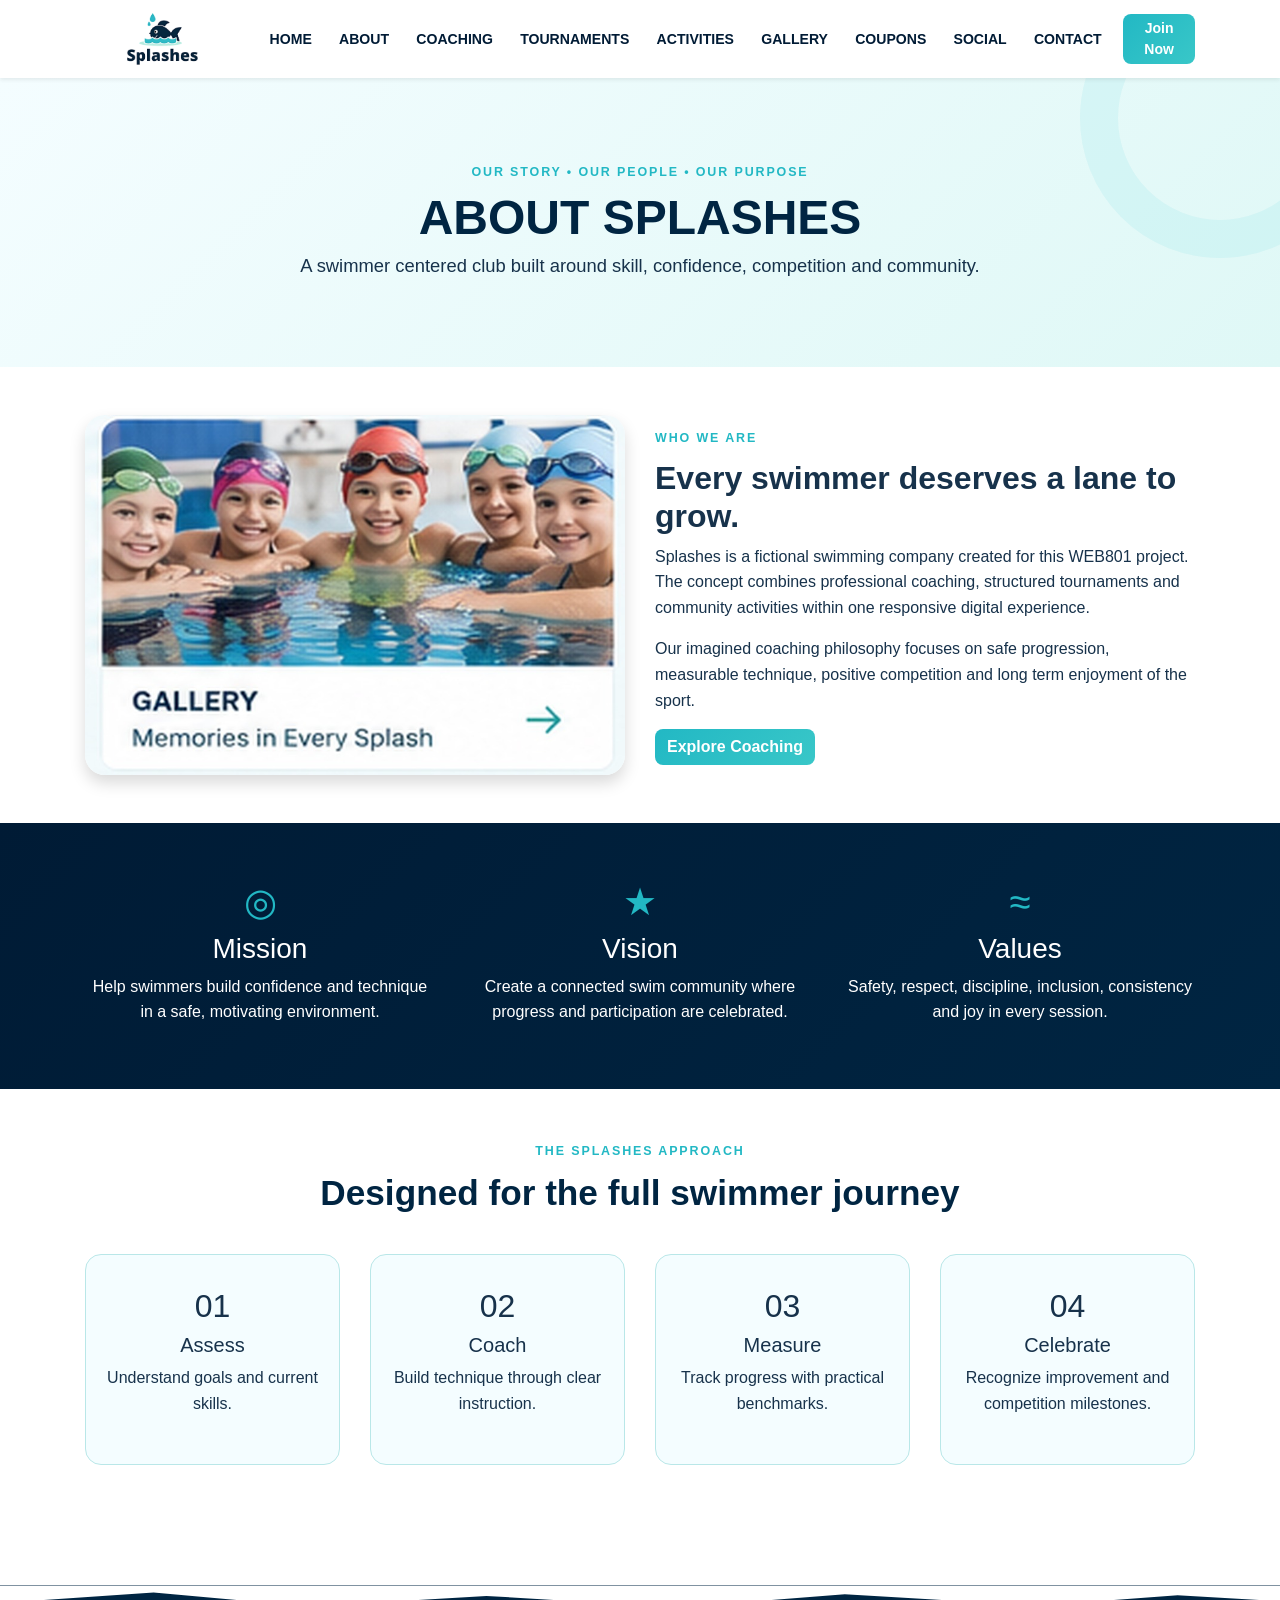
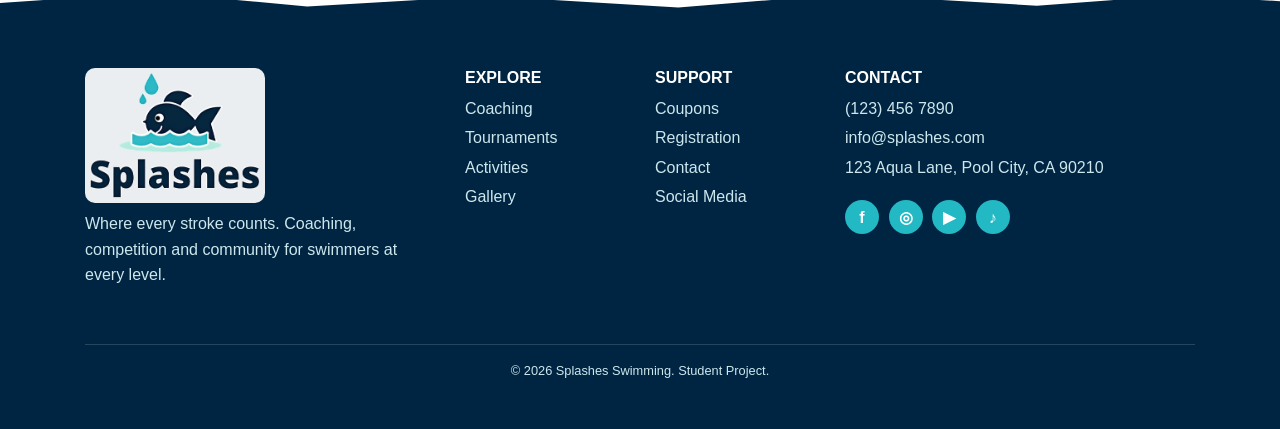
==== about.html @ 60a883b9 "finished the splashes basic structure" ====
<!DOCTYPE html><html lang="en"><head><meta charset="UTF-8"><meta name="viewport" content="width=device-width, initial-scale=1.0"><meta name="description" content="Splashes swimming coaching and tournament website"><link rel="icon" href="images/favicon.png"><link rel="stylesheet" href="https://maxcdn.bootstrapcdn.com/bootstrap/4.5.2/css/bootstrap.min.css"><link rel="stylesheet" href="css/styles.css"><title>Splashes | About</title></head><body>
<nav class="navbar navbar-expand-lg navbar-light bg-white sticky-top shadow-sm">
  <div class="container">
    <a class="navbar-brand" href="index.html"><img src="images/splashes-logo.png" alt="Splashes Swimming logo"></a>
    <button class="navbar-toggler" type="button" data-toggle="collapse" data-target="#mainNav" aria-controls="mainNav" aria-expanded="false" aria-label="Toggle navigation"><span class="navbar-toggler-icon"></span></button>
    <div class="collapse navbar-collapse" id="mainNav">
      <ul class="navbar-nav ml-auto align-items-lg-center">
        <li class="nav-item"><a class="nav-link" href="index.html">Home</a></li>
        <li class="nav-item"><a class="nav-link" href="about.html">About</a></li>
        <li class="nav-item"><a class="nav-link" href="coaching.html">Coaching</a></li>
        <li class="nav-item"><a class="nav-link" href="tournaments.html">Tournaments</a></li>
        <li class="nav-item"><a class="nav-link" href="activities.html">Activities</a></li>
        <li class="nav-item"><a class="nav-link" href="gallery.html">Gallery</a></li>
        <li class="nav-item"><a class="nav-link" href="coupons.html">Coupons</a></li>
        <li class="nav-item"><a class="nav-link" href="social.html">Social</a></li>
        <li class="nav-item"><a class="nav-link" href="contact.html">Contact</a></li>
        <li class="nav-item ml-lg-2"><a class="btn btn-aqua btn-sm px-3" href="register.html">Join Now</a></li>
      </ul>
    </div>
  </div>
</nav><section class="page-hero"><div class="container"><span class="eyebrow">OUR STORY • OUR PEOPLE • OUR PURPOSE</span><h1>About Splashes</h1><p>A swimmer centered club built around skill, confidence, competition and community.</p></div></section><section class="container py-5"><div class="row align-items-center"><div class="col-lg-6"><img src="images/team-smiles.jpg" class="img-fluid rounded-xl shadow" alt="Splashes swim team"></div><div class="col-lg-6 mt-4 mt-lg-0"><span class="eyebrow">WHO WE ARE</span><h2 class="font-weight-bold">Every swimmer deserves a lane to grow.</h2><p>Splashes is a fictional swimming company created for this WEB801 project. The concept combines professional coaching, structured tournaments and community activities within one responsive digital experience.</p><p>Our imagined coaching philosophy focuses on safe progression, measurable technique, positive competition and long term enjoyment of the sport.</p><a href="coaching.html" class="btn btn-aqua">Explore Coaching</a></div></div></section><section class="navy-band py-5"><div class="container text-white"><div class="row text-center"><div class="col-md-4 mb-4 mb-md-0"><div class="big-icon">◎</div><h3>Mission</h3><p>Help swimmers build confidence and technique in a safe, motivating environment.</p></div><div class="col-md-4 mb-4 mb-md-0"><div class="big-icon">★</div><h3>Vision</h3><p>Create a connected swim community where progress and participation are celebrated.</p></div><div class="col-md-4"><div class="big-icon">≈</div><h3>Values</h3><p>Safety, respect, discipline, inclusion, consistency and joy in every session.</p></div></div></div></section><section class="container py-5"><div class="section-heading text-center"><span class="eyebrow">THE SPLASHES APPROACH</span><h2>Designed for the full swimmer journey</h2></div><div class="row"><div class="col-md-3 col-6 mb-4"><div class="social-card text-center"><h2>01</h2><h5>Assess</h5><p>Understand goals and current skills.</p></div></div><div class="col-md-3 col-6 mb-4"><div class="social-card text-center"><h2>02</h2><h5>Coach</h5><p>Build technique through clear instruction.</p></div></div><div class="col-md-3 col-6 mb-4"><div class="social-card text-center"><h2>03</h2><h5>Measure</h5><p>Track progress with practical benchmarks.</p></div></div><div class="col-md-3 col-6 mb-4"><div class="social-card text-center"><h2>04</h2><h5>Celebrate</h5><p>Recognize improvement and competition milestones.</p></div></div></div></section><footer class="site-footer mt-5">
  <div class="wave-top"></div>
  <div class="container py-5">
    <div class="row">
      <div class="col-md-4 mb-4"><img class="footer-logo" src="images/splashes-logo.png" alt="Splashes"><p class="mt-2">Where every stroke counts. Coaching, competition and community for swimmers at every level.</p></div>
      <div class="col-6 col-md-2"><h6>Explore</h6><a href="coaching.html">Coaching</a><a href="tournaments.html">Tournaments</a><a href="activities.html">Activities</a><a href="gallery.html">Gallery</a></div>
      <div class="col-6 col-md-2"><h6>Support</h6><a href="coupons.html">Coupons</a><a href="register.html">Registration</a><a href="contact.html">Contact</a><a href="social.html">Social Media</a></div>
      <div class="col-md-4 mt-4 mt-md-0"><h6>Contact</h6><p class="mb-1">(123) 456 7890</p><p class="mb-1">info@splashes.com</p><p>123 Aqua Lane, Pool City, CA 90210</p><div class="social-dots"><a href="#" aria-label="Facebook">f</a><a href="#" aria-label="Instagram">◎</a><a href="#" aria-label="YouTube">▶</a><a href="#" aria-label="TikTok">♪</a></div></div>
    </div>
    <hr><p class="small mb-0 text-center">© 2026 Splashes Swimming. Student Project.</p>
  </div>
</footer><script src="https://ajax.googleapis.com/ajax/libs/jquery/3.5.1/jquery.min.js"></script><script src="https://cdnjs.cloudflare.com/ajax/libs/popper.js/1.16.0/umd/popper.min.js"></script><script src="https://maxcdn.bootstrapcdn.com/bootstrap/4.5.2/js/bootstrap.min.js"></script><script src="js/script.js"></script></body></html>
---- css/styles.css ----
:root{--navy:#002542;--deep:#001b35;--aqua:#22b8c4;--teal:#39c7c8;--mint:#dff8f6;--ice:#f4fdff;--line:#b9e7e8;--white:#fff;--text:#17324b}
*{box-sizing:border-box}html{scroll-behavior:smooth}body{font-family:Arial,"Helvetica Neue",sans-serif;color:var(--text);background:#fff;line-height:1.6}a{color:var(--navy)}.navbar-brand img{width:155px;height:52px;object-fit:contain}.navbar{min-height:76px}.navbar .nav-link{font-weight:700;font-size:.88rem;text-transform:uppercase;color:var(--deep)!important;margin:.2rem .35rem}.navbar .nav-link:hover{color:var(--aqua)!important}.btn-aqua{background:linear-gradient(135deg,var(--aqua),var(--teal));border:0;color:#fff;font-weight:700;border-radius:8px}.btn-aqua:hover{color:#fff;transform:translateY(-1px);box-shadow:0 6px 16px rgba(34,184,196,.25)}.btn-outline-navy{border:2px solid var(--navy);color:var(--navy);font-weight:700;border-radius:8px}.btn-outline-navy:hover{background:var(--navy);color:#fff}.hero-home{min-height:570px;background:linear-gradient(90deg,rgba(244,253,255,.98) 0%,rgba(244,253,255,.93) 42%,rgba(244,253,255,.12) 68%),url('../images/hero-swimmers.jpg') center right/cover no-repeat;position:relative}.hero-home:after{content:"";position:absolute;left:0;right:0;bottom:-1px;height:56px;background:var(--mint);clip-path:polygon(0 48%,9% 72%,23% 35%,34% 66%,47% 45%,60% 75%,73% 38%,88% 65%,100% 42%,100% 100%,0 100%)}.min-vh-70{min-height:540px}.hero-copy{z-index:2}.eyebrow{font-size:.78rem;letter-spacing:.15em;font-weight:800;color:var(--aqua);display:inline-block;margin-bottom:.6rem}.hero-copy h1,.page-hero h1{font-size:3.6rem;font-weight:900;line-height:1.05;color:var(--navy);text-transform:uppercase}.hero-copy h1 span{color:var(--aqua)}.hero-copy .lead{max-width:560px}.feature-strip{background:var(--mint);padding:2.1rem 0 1.5rem}.feature-icon{font-size:2rem;color:var(--aqua);font-weight:900}.feature-strip h6{font-weight:800;text-transform:uppercase;margin:.4rem 0 .15rem}.feature-strip p{font-size:.85rem}.section-heading{max-width:760px;margin:0 auto 2.5rem}.section-heading h2{font-weight:900;color:var(--navy);font-size:2.2rem}.image-card,.program-card,.event-card,.activity-card,.post-card{display:block;background:#fff;border-radius:14px;overflow:hidden;box-shadow:0 7px 25px rgba(0,37,66,.1);height:100%;text-decoration:none!important;transition:.25s}.image-card:hover,.program-card:hover,.event-card:hover,.activity-card:hover,.post-card:hover{transform:translateY(-5px);box-shadow:0 14px 30px rgba(0,37,66,.16)}.image-card img,.program-card img,.event-card img,.activity-card img,.post-card img{width:100%;height:220px;object-fit:cover}.image-card>div{padding:1.15rem}.image-card h4{font-size:1.1rem;font-weight:800;text-transform:uppercase;margin:0;color:var(--navy)}.image-card p{margin:0;color:#52697b}.coupon-banner{background:linear-gradient(135deg,#49c9cd,#1da7b5);color:#fff;padding:2.2rem 0}.coupon-badge{display:inline-block;background:#fff;color:var(--aqua);font-size:1.7rem;font-weight:900;padding:.5rem 1rem;border-radius:10px;margin-bottom:.6rem}.coupon-banner h3{font-weight:900}.rounded-xl{border-radius:20px}.progress{height:25px;border-radius:20px;background:#dff3f4}.progress-bar{background:linear-gradient(90deg,var(--aqua),var(--navy));font-weight:700}.page-hero{background:linear-gradient(135deg,var(--ice),var(--mint));padding:5rem 0 4.4rem;text-align:center;position:relative;overflow:hidden}.page-hero:after{content:"";position:absolute;width:280px;height:280px;border:38px solid rgba(34,184,196,.08);border-radius:50%;right:-80px;top:-100px}.page-hero h1{font-size:3rem}.page-hero p{font-size:1.15rem}.pill{display:inline-block;background:var(--mint);color:var(--navy);padding:.3rem .65rem;border-radius:30px;font-weight:800;font-size:.75rem}.program-card h3,.event-card h3{font-weight:850;color:var(--navy);margin-top:.65rem}.program-card ul{padding-left:1.1rem}.navy-band{background:linear-gradient(135deg,var(--deep),var(--navy))}.big-icon{font-size:2.4rem;color:var(--aqua)}.schedule-box,.form-card,.contact-panel{background:#fff;border:1px solid #d8eff0;border-radius:18px;padding:2rem;box-shadow:0 8px 28px rgba(0,37,66,.08)}.table thead th{background:var(--navy);color:#fff;border:0}.gallery-grid{display:grid;grid-template-columns:repeat(4,1fr);gap:15px}.gallery-item{border:0;padding:0;background:transparent;border-radius:12px;overflow:hidden;cursor:pointer}.gallery-item:nth-child(1),.gallery-item:nth-child(7){grid-column:span 2;grid-row:span 2}.gallery-item img{width:100%;height:220px;object-fit:cover;transition:.3s}.gallery-item:nth-child(1) img,.gallery-item:nth-child(7) img{height:455px}.gallery-item:hover img{transform:scale(1.05);filter:brightness(.9)}.social-card{background:var(--ice);border:1px solid var(--line);padding:2rem 1rem;border-radius:16px;height:100%}.social-circle{width:74px;height:74px;border-radius:50%;background:var(--navy);color:#fff;display:flex;align-items:center;justify-content:center;margin:0 auto 1rem;font-size:2rem;font-weight:900}.coupon-card{border:2px dashed var(--aqua);background:linear-gradient(135deg,#f9ffff,#ddf8f6);padding:2rem;border-radius:16px;display:flex;align-items:center;justify-content:space-between;gap:1rem;height:100%}.coupon-value{font-size:2rem;color:var(--navy);font-weight:900}.coupon-card code{background:#fff;padding:.35rem .6rem;border-radius:6px;color:var(--navy);font-size:1rem}.fake-map{height:170px;margin-top:1rem;border-radius:14px;background:repeating-linear-gradient(35deg,#e7f5f5,#e7f5f5 18px,#d7eeee 18px,#d7eeee 36px);display:flex;align-items:center;justify-content:center;flex-direction:column;font-weight:900;color:#6b8c95;position:relative}.fake-map span{background:var(--navy);color:#fff;padding:.4rem .8rem;border-radius:20px;margin-top:.5rem}.form-control{border-radius:9px;border:1px solid #b9dfe3;min-height:46px}.form-control:focus{border-color:var(--aqua);box-shadow:0 0 0 .2rem rgba(34,184,196,.15)}.site-footer{background:var(--navy);color:#cde7ec;position:relative}.wave-top{height:35px;background:#fff;clip-path:polygon(0 50%,12% 20%,24% 60%,38% 30%,53% 63%,66% 25%,81% 58%,92% 28%,100% 45%,100% 0,0 0)}.footer-logo{width:180px;background:rgba(255,255,255,.92);border-radius:10px;padding:5px}.site-footer h6{color:#fff;text-transform:uppercase;font-weight:800}.site-footer a{display:block;color:#cde7ec;margin:.25rem 0}.site-footer a:hover{color:#fff}.social-dots{display:flex;gap:.6rem}.social-dots a{width:34px;height:34px;background:var(--aqua);color:#fff!important;border-radius:50%;display:flex;align-items:center;justify-content:center;font-weight:900}.site-footer hr{border-color:rgba(255,255,255,.15)}
@media (max-width:991.98px){.navbar .nav-link{margin:.25rem 0}.hero-home{background:linear-gradient(rgba(244,253,255,.92),rgba(244,253,255,.9)),url('../images/hero-swimmers.jpg') center/cover}.hero-copy h1{font-size:3rem}.gallery-grid{grid-template-columns:repeat(2,1fr)}}
@media (max-width:575.98px){.hero-copy h1,.page-hero h1{font-size:2.25rem}.hero-home,.min-vh-70{min-height:500px}.hero-copy .btn{display:block;width:100%;margin:.5rem 0}.gallery-grid{grid-template-columns:1fr}.gallery-item,.gallery-item:nth-child(1),.gallery-item:nth-child(7){grid-column:auto;grid-row:auto}.gallery-item img,.gallery-item:nth-child(1) img,.gallery-item:nth-child(7) img{height:260px}.coupon-card{flex-direction:column;align-items:flex-start}.feature-strip .col-6{margin-bottom:1rem}.page-hero{padding:3.5rem 0}.section-heading h2{font-size:1.8rem}}
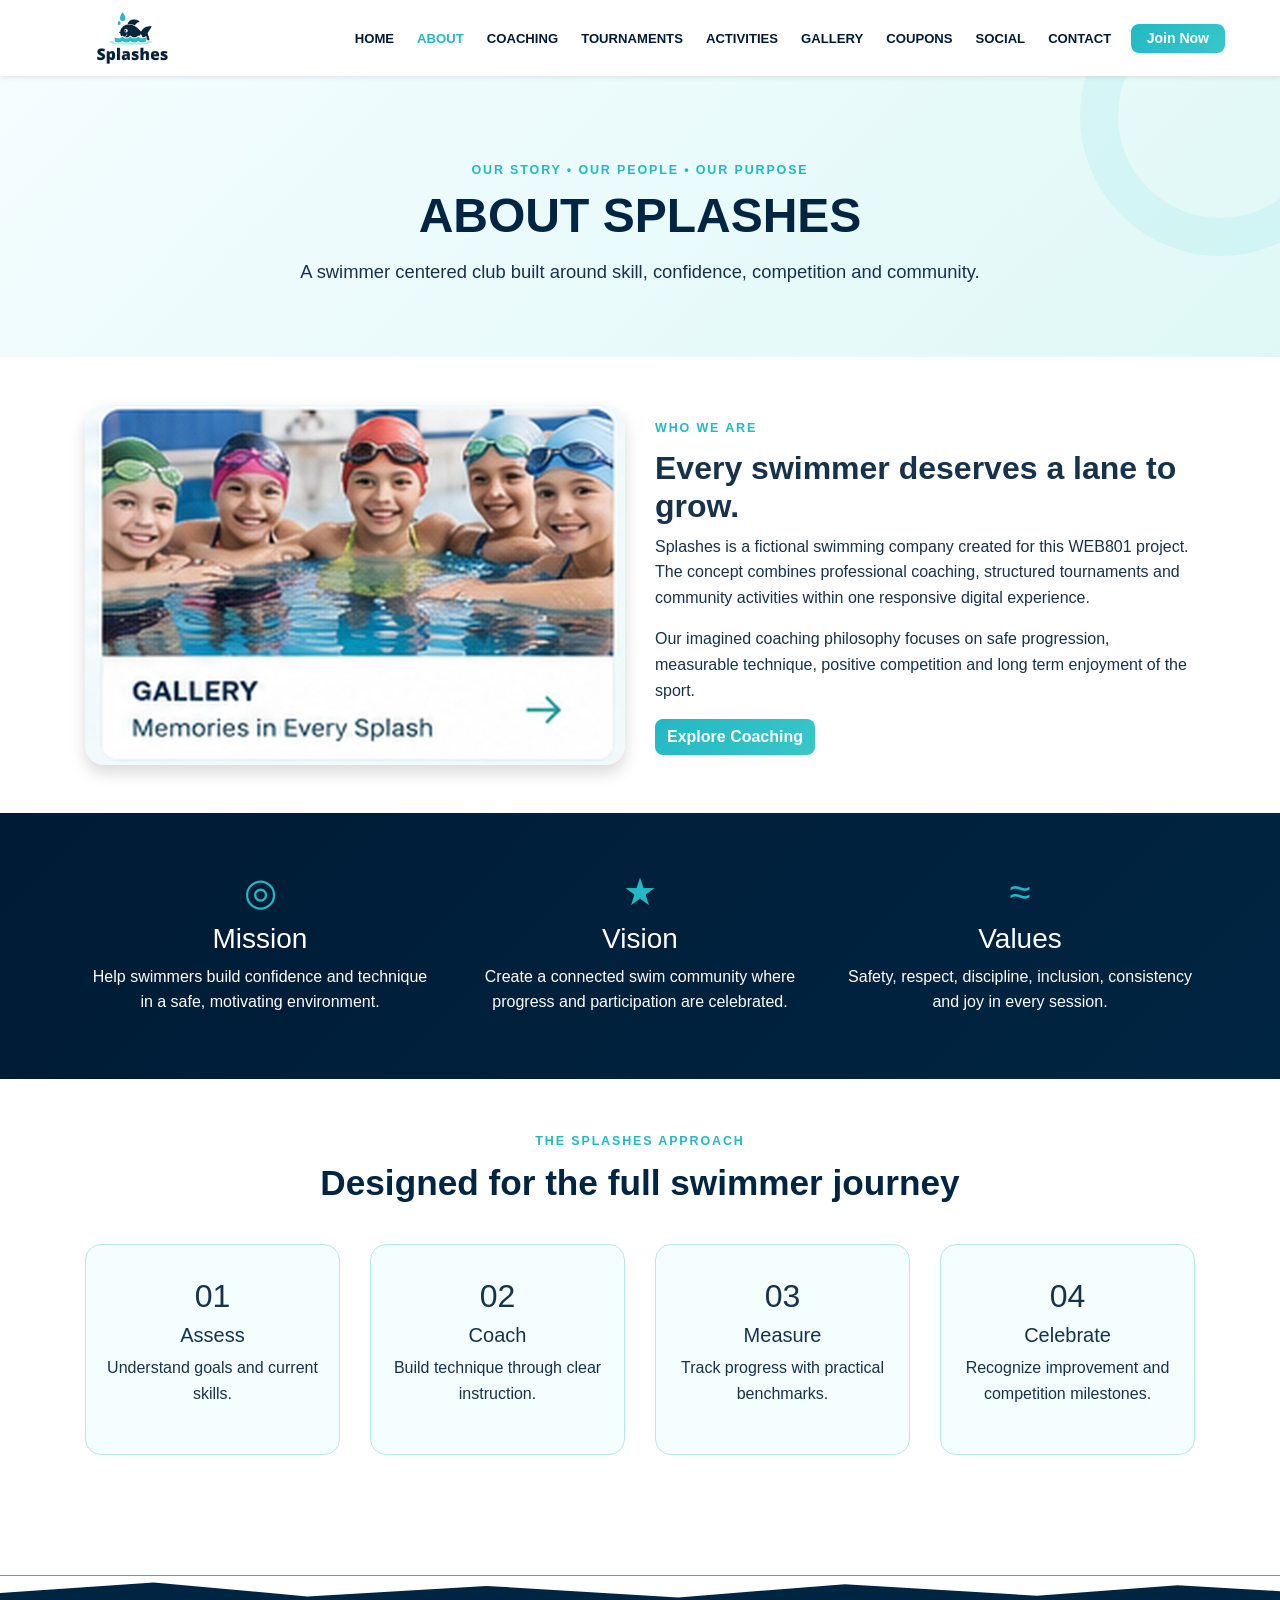
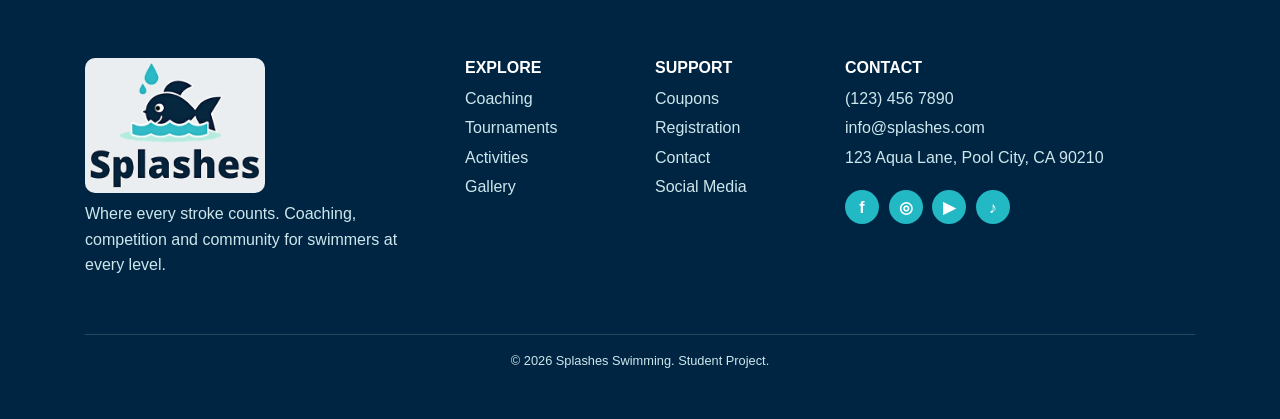
==== commit 86035b43: "finished project 1" ====
--- a/about.html
+++ b/about.html
@@ -1,32 +1,618 @@
-<!DOCTYPE html><html lang="en"><head><meta charset="UTF-8"><meta name="viewport" content="width=device-width, initial-scale=1.0"><meta name="description" content="Splashes swimming coaching and tournament website"><link rel="icon" href="images/favicon.png"><link rel="stylesheet" href="https://maxcdn.bootstrapcdn.com/bootstrap/4.5.2/css/bootstrap.min.css"><link rel="stylesheet" href="css/styles.css"><title>Splashes | About</title></head><body>
-<nav class="navbar navbar-expand-lg navbar-light bg-white sticky-top shadow-sm">
-  <div class="container">
-    <a class="navbar-brand" href="index.html"><img src="images/splashes-logo.png" alt="Splashes Swimming logo"></a>
-    <button class="navbar-toggler" type="button" data-toggle="collapse" data-target="#mainNav" aria-controls="mainNav" aria-expanded="false" aria-label="Toggle navigation"><span class="navbar-toggler-icon"></span></button>
-    <div class="collapse navbar-collapse" id="mainNav">
-      <ul class="navbar-nav ml-auto align-items-lg-center">
-        <li class="nav-item"><a class="nav-link" href="index.html">Home</a></li>
-        <li class="nav-item"><a class="nav-link" href="about.html">About</a></li>
-        <li class="nav-item"><a class="nav-link" href="coaching.html">Coaching</a></li>
-        <li class="nav-item"><a class="nav-link" href="tournaments.html">Tournaments</a></li>
-        <li class="nav-item"><a class="nav-link" href="activities.html">Activities</a></li>
-        <li class="nav-item"><a class="nav-link" href="gallery.html">Gallery</a></li>
-        <li class="nav-item"><a class="nav-link" href="coupons.html">Coupons</a></li>
-        <li class="nav-item"><a class="nav-link" href="social.html">Social</a></li>
-        <li class="nav-item"><a class="nav-link" href="contact.html">Contact</a></li>
-        <li class="nav-item ml-lg-2"><a class="btn btn-aqua btn-sm px-3" href="register.html">Join Now</a></li>
-      </ul>
-    </div>
-  </div>
-</nav><section class="page-hero"><div class="container"><span class="eyebrow">OUR STORY • OUR PEOPLE • OUR PURPOSE</span><h1>About Splashes</h1><p>A swimmer centered club built around skill, confidence, competition and community.</p></div></section><section class="container py-5"><div class="row align-items-center"><div class="col-lg-6"><img src="images/team-smiles.jpg" class="img-fluid rounded-xl shadow" alt="Splashes swim team"></div><div class="col-lg-6 mt-4 mt-lg-0"><span class="eyebrow">WHO WE ARE</span><h2 class="font-weight-bold">Every swimmer deserves a lane to grow.</h2><p>Splashes is a fictional swimming company created for this WEB801 project. The concept combines professional coaching, structured tournaments and community activities within one responsive digital experience.</p><p>Our imagined coaching philosophy focuses on safe progression, measurable technique, positive competition and long term enjoyment of the sport.</p><a href="coaching.html" class="btn btn-aqua">Explore Coaching</a></div></div></section><section class="navy-band py-5"><div class="container text-white"><div class="row text-center"><div class="col-md-4 mb-4 mb-md-0"><div class="big-icon">◎</div><h3>Mission</h3><p>Help swimmers build confidence and technique in a safe, motivating environment.</p></div><div class="col-md-4 mb-4 mb-md-0"><div class="big-icon">★</div><h3>Vision</h3><p>Create a connected swim community where progress and participation are celebrated.</p></div><div class="col-md-4"><div class="big-icon">≈</div><h3>Values</h3><p>Safety, respect, discipline, inclusion, consistency and joy in every session.</p></div></div></div></section><section class="container py-5"><div class="section-heading text-center"><span class="eyebrow">THE SPLASHES APPROACH</span><h2>Designed for the full swimmer journey</h2></div><div class="row"><div class="col-md-3 col-6 mb-4"><div class="social-card text-center"><h2>01</h2><h5>Assess</h5><p>Understand goals and current skills.</p></div></div><div class="col-md-3 col-6 mb-4"><div class="social-card text-center"><h2>02</h2><h5>Coach</h5><p>Build technique through clear instruction.</p></div></div><div class="col-md-3 col-6 mb-4"><div class="social-card text-center"><h2>03</h2><h5>Measure</h5><p>Track progress with practical benchmarks.</p></div></div><div class="col-md-3 col-6 mb-4"><div class="social-card text-center"><h2>04</h2><h5>Celebrate</h5><p>Recognize improvement and competition milestones.</p></div></div></div></section><footer class="site-footer mt-5">
-  <div class="wave-top"></div>
-  <div class="container py-5">
-    <div class="row">
-      <div class="col-md-4 mb-4"><img class="footer-logo" src="images/splashes-logo.png" alt="Splashes"><p class="mt-2">Where every stroke counts. Coaching, competition and community for swimmers at every level.</p></div>
-      <div class="col-6 col-md-2"><h6>Explore</h6><a href="coaching.html">Coaching</a><a href="tournaments.html">Tournaments</a><a href="activities.html">Activities</a><a href="gallery.html">Gallery</a></div>
-      <div class="col-6 col-md-2"><h6>Support</h6><a href="coupons.html">Coupons</a><a href="register.html">Registration</a><a href="contact.html">Contact</a><a href="social.html">Social Media</a></div>
-      <div class="col-md-4 mt-4 mt-md-0"><h6>Contact</h6><p class="mb-1">(123) 456 7890</p><p class="mb-1">info@splashes.com</p><p>123 Aqua Lane, Pool City, CA 90210</p><div class="social-dots"><a href="#" aria-label="Facebook">f</a><a href="#" aria-label="Instagram">◎</a><a href="#" aria-label="YouTube">▶</a><a href="#" aria-label="TikTok">♪</a></div></div>
-    </div>
-    <hr><p class="small mb-0 text-center">© 2026 Splashes Swimming. Student Project.</p>
-  </div>
-</footer><script src="https://ajax.googleapis.com/ajax/libs/jquery/3.5.1/jquery.min.js"></script><script src="https://cdnjs.cloudflare.com/ajax/libs/popper.js/1.16.0/umd/popper.min.js"></script><script src="https://maxcdn.bootstrapcdn.com/bootstrap/4.5.2/js/bootstrap.min.js"></script><script src="js/script.js"></script></body></html>+<!DOCTYPE html>
+
+<html lang="en">
+
+<head>
+
+    <meta charset="UTF-8">
+
+    <meta name="viewport"
+          content="width=device-width, initial-scale=1.0">
+
+    <meta name="description"
+          content="Splashes swimming coaching and tournament website">
+
+    <link rel="icon"
+          href="images/favicon.png">
+
+
+    <!-- Bootstrap CSS -->
+
+    <link rel="stylesheet"
+          href="https://maxcdn.bootstrapcdn.com/bootstrap/4.5.2/css/bootstrap.min.css">
+
+
+    <!-- Custom CSS -->
+
+    <link rel="stylesheet"
+          href="css/styles.css">
+
+
+    <title>Splashes | About</title>
+
+</head>
+
+
+<body>
+
+
+    <!-- Main Responsive Bootstrap Navigation -->
+
+    <nav class="navbar navbar-expand-lg navbar-light bg-white sticky-top shadow-sm">
+
+        <div class="container">
+
+            <a class="navbar-brand"
+               href="index.html">
+
+                <img src="images/splashes-logo.png"
+                     alt="Splashes Swimming logo">
+
+            </a>
+
+
+            <button class="navbar-toggler"
+                    type="button"
+                    data-toggle="collapse"
+                    data-target="#mainNav"
+                    aria-controls="mainNav"
+                    aria-expanded="false"
+                    aria-label="Toggle navigation">
+
+                <span class="navbar-toggler-icon"></span>
+
+            </button>
+
+
+            <div class="collapse navbar-collapse"
+                 id="mainNav">
+
+                <ul class="navbar-nav ml-auto align-items-lg-center">
+
+                    <li class="nav-item">
+                        <a class="nav-link"
+                           href="index.html">
+                            Home
+                        </a>
+                    </li>
+
+                    <li class="nav-item">
+                        <a class="nav-link"
+                           href="about.html">
+                            About
+                        </a>
+                    </li>
+
+                    <li class="nav-item">
+                        <a class="nav-link"
+                           href="coaching.html">
+                            Coaching
+                        </a>
+                    </li>
+
+                    <li class="nav-item">
+                        <a class="nav-link"
+                           href="tournaments.html">
+                            Tournaments
+                        </a>
+                    </li>
+
+                    <li class="nav-item">
+                        <a class="nav-link"
+                           href="activities.html">
+                            Activities
+                        </a>
+                    </li>
+
+                    <li class="nav-item">
+                        <a class="nav-link"
+                           href="gallery.html">
+                            Gallery
+                        </a>
+                    </li>
+
+                    <li class="nav-item">
+                        <a class="nav-link"
+                           href="coupons.html">
+                            Coupons
+                        </a>
+                    </li>
+
+                    <li class="nav-item">
+                        <a class="nav-link"
+                           href="social.html">
+                            Social
+                        </a>
+                    </li>
+
+                    <li class="nav-item">
+                        <a class="nav-link"
+                           href="contact.html">
+                            Contact
+                        </a>
+                    </li>
+
+                    <li class="nav-item ml-lg-2">
+
+                        <a class="btn btn-aqua btn-sm px-3"
+                           href="register.html">
+
+                            Join Now
+
+                        </a>
+
+                    </li>
+
+                </ul>
+
+            </div>
+
+        </div>
+
+    </nav>
+
+
+
+    <!-- About Page Hero -->
+
+    <section class="page-hero">
+
+        <div class="container">
+
+            <span class="eyebrow">
+                OUR STORY • OUR PEOPLE • OUR PURPOSE
+            </span>
+
+            <h1>
+                About Splashes
+            </h1>
+
+            <p>
+                A swimmer centered club built around skill,
+                confidence, competition and community.
+            </p>
+
+        </div>
+
+    </section>
+
+
+
+    <!-- Who We Are Section -->
+
+    <section class="container py-5">
+
+        <div class="row align-items-center">
+
+
+            <!-- Team Image -->
+
+            <div class="col-lg-6">
+
+                <img src="images/team-smiles.jpg"
+                     class="img-fluid rounded-xl shadow"
+                     alt="Splashes swim team smiling together">
+
+            </div>
+
+
+
+            <!-- About Content -->
+
+            <div class="col-lg-6 mt-4 mt-lg-0">
+
+                <span class="eyebrow">
+                    WHO WE ARE
+                </span>
+
+                <h2 class="font-weight-bold">
+                    Every swimmer deserves a lane to grow.
+                </h2>
+
+                <p>
+                    Splashes is a fictional swimming company
+                    created for this WEB801 project.
+                    The concept combines professional coaching,
+                    structured tournaments and community activities
+                    within one responsive digital experience.
+                </p>
+
+                <p>
+                    Our imagined coaching philosophy focuses
+                    on safe progression, measurable technique,
+                    positive competition and long term enjoyment
+                    of the sport.
+                </p>
+
+                <a href="coaching.html"
+                   class="btn btn-aqua">
+
+                    Explore Coaching
+
+                </a>
+
+            </div>
+
+
+        </div>
+
+    </section>
+
+
+
+    <!-- Mission, Vision and Values -->
+
+    <section class="navy-band py-5">
+
+        <div class="container text-white">
+
+            <div class="row text-center">
+
+
+                <!-- Mission -->
+
+                <div class="col-md-4 mb-4 mb-md-0">
+
+                    <div class="big-icon">
+                        ◎
+                    </div>
+
+                    <h3>
+                        Mission
+                    </h3>
+
+                    <p>
+                        Help swimmers build confidence
+                        and technique in a safe,
+                        motivating environment.
+                    </p>
+
+                </div>
+
+
+
+                <!-- Vision -->
+
+                <div class="col-md-4 mb-4 mb-md-0">
+
+                    <div class="big-icon">
+                        ★
+                    </div>
+
+                    <h3>
+                        Vision
+                    </h3>
+
+                    <p>
+                        Create a connected swim community
+                        where progress and participation
+                        are celebrated.
+                    </p>
+
+                </div>
+
+
+
+                <!-- Values -->
+
+                <div class="col-md-4">
+
+                    <div class="big-icon">
+                        ≈
+                    </div>
+
+                    <h3>
+                        Values
+                    </h3>
+
+                    <p>
+                        Safety, respect, discipline,
+                        inclusion, consistency and joy
+                        in every session.
+                    </p>
+
+                </div>
+
+
+            </div>
+
+        </div>
+
+    </section>
+
+
+
+    <!-- Splashes Coaching Approach -->
+
+    <section class="container py-5">
+
+        <div class="section-heading text-center">
+
+            <span class="eyebrow">
+                THE SPLASHES APPROACH
+            </span>
+
+            <h2>
+                Designed for the full swimmer journey
+            </h2>
+
+        </div>
+
+
+        <div class="row">
+
+
+            <!-- Step 1 -->
+
+            <div class="col-md-3 col-6 mb-4">
+
+                <div class="social-card text-center">
+
+                    <h2>
+                        01
+                    </h2>
+
+                    <h5>
+                        Assess
+                    </h5>
+
+                    <p>
+                        Understand goals and current skills.
+                    </p>
+
+                </div>
+
+            </div>
+
+
+
+            <!-- Step 2 -->
+
+            <div class="col-md-3 col-6 mb-4">
+
+                <div class="social-card text-center">
+
+                    <h2>
+                        02
+                    </h2>
+
+                    <h5>
+                        Coach
+                    </h5>
+
+                    <p>
+                        Build technique through clear instruction.
+                    </p>
+
+                </div>
+
+            </div>
+
+
+
+            <!-- Step 3 -->
+
+            <div class="col-md-3 col-6 mb-4">
+
+                <div class="social-card text-center">
+
+                    <h2>
+                        03
+                    </h2>
+
+                    <h5>
+                        Measure
+                    </h5>
+
+                    <p>
+                        Track progress with practical benchmarks.
+                    </p>
+
+                </div>
+
+            </div>
+
+
+
+            <!-- Step 4 -->
+
+            <div class="col-md-3 col-6 mb-4">
+
+                <div class="social-card text-center">
+
+                    <h2>
+                        04
+                    </h2>
+
+                    <h5>
+                        Celebrate
+                    </h5>
+
+                    <p>
+                        Recognize improvement
+                        and competition milestones.
+                    </p>
+
+                </div>
+
+            </div>
+
+
+        </div>
+
+    </section>
+
+
+
+    <!-- Site Footer -->
+
+    <footer class="site-footer mt-5">
+
+        <div class="wave-top"></div>
+
+
+        <div class="container py-5">
+
+            <div class="row">
+
+
+                <div class="col-md-4 mb-4">
+
+                    <img class="footer-logo"
+                         src="images/splashes-logo.png"
+                         alt="Splashes">
+
+                    <p class="mt-2">
+                        Where every stroke counts.
+                        Coaching, competition and community
+                        for swimmers at every level.
+                    </p>
+
+                </div>
+
+
+
+                <div class="col-6 col-md-2">
+
+                    <h6>
+                        Explore
+                    </h6>
+
+                    <a href="coaching.html">
+                        Coaching
+                    </a>
+
+                    <a href="tournaments.html">
+                        Tournaments
+                    </a>
+
+                    <a href="activities.html">
+                        Activities
+                    </a>
+
+                    <a href="gallery.html">
+                        Gallery
+                    </a>
+
+                </div>
+
+
+
+                <div class="col-6 col-md-2">
+
+                    <h6>
+                        Support
+                    </h6>
+
+                    <a href="coupons.html">
+                        Coupons
+                    </a>
+
+                    <a href="register.html">
+                        Registration
+                    </a>
+
+                    <a href="contact.html">
+                        Contact
+                    </a>
+
+                    <a href="social.html">
+                        Social Media
+                    </a>
+
+                </div>
+
+
+
+                <div class="col-md-4 mt-4 mt-md-0">
+
+                    <h6>
+                        Contact
+                    </h6>
+
+                    <p class="mb-1">
+                        (123) 456 7890
+                    </p>
+
+                    <p class="mb-1">
+                        info@splashes.com
+                    </p>
+
+                    <p>
+                        123 Aqua Lane, Pool City, CA 90210
+                    </p>
+
+
+                    <div class="social-dots">
+
+                        <a href="#"
+                           aria-label="Facebook">
+                            f
+                        </a>
+
+                        <a href="#"
+                           aria-label="Instagram">
+                            ◎
+                        </a>
+
+                        <a href="#"
+                           aria-label="YouTube">
+                            ▶
+                        </a>
+
+                        <a href="#"
+                           aria-label="TikTok">
+                            ♪
+                        </a>
+
+                    </div>
+
+                </div>
+
+
+            </div>
+
+
+            <hr>
+
+
+            <p class="small mb-0 text-center">
+                © 2026 Splashes Swimming. Student Project.
+            </p>
+
+        </div>
+
+    </footer>
+
+
+
+    <!-- JavaScript Libraries and Custom Script -->
+
+
+    <!-- jQuery -->
+
+    <script src="https://ajax.googleapis.com/ajax/libs/jquery/3.5.1/jquery.min.js">
+    </script>
+
+
+    <!-- Popper -->
+
+    <script src="https://cdnjs.cloudflare.com/ajax/libs/popper.js/1.16.0/umd/popper.min.js">
+    </script>
+
+
+    <!-- Bootstrap JavaScript -->
+
+    <script src="https://maxcdn.bootstrapcdn.com/bootstrap/4.5.2/js/bootstrap.min.js">
+    </script>
+
+
+    <!-- Custom JavaScript -->
+
+    <script src="js/script.js">
+    </script>
+
+
+</body>
+
+</html>
--- a/css/styles.css
+++ b/css/styles.css
@@ -1,5 +1,1154 @@
-
-:root{--navy:#002542;--deep:#001b35;--aqua:#22b8c4;--teal:#39c7c8;--mint:#dff8f6;--ice:#f4fdff;--line:#b9e7e8;--white:#fff;--text:#17324b}
-*{box-sizing:border-box}html{scroll-behavior:smooth}body{font-family:Arial,"Helvetica Neue",sans-serif;color:var(--text);background:#fff;line-height:1.6}a{color:var(--navy)}.navbar-brand img{width:155px;height:52px;object-fit:contain}.navbar{min-height:76px}.navbar .nav-link{font-weight:700;font-size:.88rem;text-transform:uppercase;color:var(--deep)!important;margin:.2rem .35rem}.navbar .nav-link:hover{color:var(--aqua)!important}.btn-aqua{background:linear-gradient(135deg,var(--aqua),var(--teal));border:0;color:#fff;font-weight:700;border-radius:8px}.btn-aqua:hover{color:#fff;transform:translateY(-1px);box-shadow:0 6px 16px rgba(34,184,196,.25)}.btn-outline-navy{border:2px solid var(--navy);color:var(--navy);font-weight:700;border-radius:8px}.btn-outline-navy:hover{background:var(--navy);color:#fff}.hero-home{min-height:570px;background:linear-gradient(90deg,rgba(244,253,255,.98) 0%,rgba(244,253,255,.93) 42%,rgba(244,253,255,.12) 68%),url('../images/hero-swimmers.jpg') center right/cover no-repeat;position:relative}.hero-home:after{content:"";position:absolute;left:0;right:0;bottom:-1px;height:56px;background:var(--mint);clip-path:polygon(0 48%,9% 72%,23% 35%,34% 66%,47% 45%,60% 75%,73% 38%,88% 65%,100% 42%,100% 100%,0 100%)}.min-vh-70{min-height:540px}.hero-copy{z-index:2}.eyebrow{font-size:.78rem;letter-spacing:.15em;font-weight:800;color:var(--aqua);display:inline-block;margin-bottom:.6rem}.hero-copy h1,.page-hero h1{font-size:3.6rem;font-weight:900;line-height:1.05;color:var(--navy);text-transform:uppercase}.hero-copy h1 span{color:var(--aqua)}.hero-copy .lead{max-width:560px}.feature-strip{background:var(--mint);padding:2.1rem 0 1.5rem}.feature-icon{font-size:2rem;color:var(--aqua);font-weight:900}.feature-strip h6{font-weight:800;text-transform:uppercase;margin:.4rem 0 .15rem}.feature-strip p{font-size:.85rem}.section-heading{max-width:760px;margin:0 auto 2.5rem}.section-heading h2{font-weight:900;color:var(--navy);font-size:2.2rem}.image-card,.program-card,.event-card,.activity-card,.post-card{display:block;background:#fff;border-radius:14px;overflow:hidden;box-shadow:0 7px 25px rgba(0,37,66,.1);height:100%;text-decoration:none!important;transition:.25s}.image-card:hover,.program-card:hover,.event-card:hover,.activity-card:hover,.post-card:hover{transform:translateY(-5px);box-shadow:0 14px 30px rgba(0,37,66,.16)}.image-card img,.program-card img,.event-card img,.activity-card img,.post-card img{width:100%;height:220px;object-fit:cover}.image-card>div{padding:1.15rem}.image-card h4{font-size:1.1rem;font-weight:800;text-transform:uppercase;margin:0;color:var(--navy)}.image-card p{margin:0;color:#52697b}.coupon-banner{background:linear-gradient(135deg,#49c9cd,#1da7b5);color:#fff;padding:2.2rem 0}.coupon-badge{display:inline-block;background:#fff;color:var(--aqua);font-size:1.7rem;font-weight:900;padding:.5rem 1rem;border-radius:10px;margin-bottom:.6rem}.coupon-banner h3{font-weight:900}.rounded-xl{border-radius:20px}.progress{height:25px;border-radius:20px;background:#dff3f4}.progress-bar{background:linear-gradient(90deg,var(--aqua),var(--navy));font-weight:700}.page-hero{background:linear-gradient(135deg,var(--ice),var(--mint));padding:5rem 0 4.4rem;text-align:center;position:relative;overflow:hidden}.page-hero:after{content:"";position:absolute;width:280px;height:280px;border:38px solid rgba(34,184,196,.08);border-radius:50%;right:-80px;top:-100px}.page-hero h1{font-size:3rem}.page-hero p{font-size:1.15rem}.pill{display:inline-block;background:var(--mint);color:var(--navy);padding:.3rem .65rem;border-radius:30px;font-weight:800;font-size:.75rem}.program-card h3,.event-card h3{font-weight:850;color:var(--navy);margin-top:.65rem}.program-card ul{padding-left:1.1rem}.navy-band{background:linear-gradient(135deg,var(--deep),var(--navy))}.big-icon{font-size:2.4rem;color:var(--aqua)}.schedule-box,.form-card,.contact-panel{background:#fff;border:1px solid #d8eff0;border-radius:18px;padding:2rem;box-shadow:0 8px 28px rgba(0,37,66,.08)}.table thead th{background:var(--navy);color:#fff;border:0}.gallery-grid{display:grid;grid-template-columns:repeat(4,1fr);gap:15px}.gallery-item{border:0;padding:0;background:transparent;border-radius:12px;overflow:hidden;cursor:pointer}.gallery-item:nth-child(1),.gallery-item:nth-child(7){grid-column:span 2;grid-row:span 2}.gallery-item img{width:100%;height:220px;object-fit:cover;transition:.3s}.gallery-item:nth-child(1) img,.gallery-item:nth-child(7) img{height:455px}.gallery-item:hover img{transform:scale(1.05);filter:brightness(.9)}.social-card{background:var(--ice);border:1px solid var(--line);padding:2rem 1rem;border-radius:16px;height:100%}.social-circle{width:74px;height:74px;border-radius:50%;background:var(--navy);color:#fff;display:flex;align-items:center;justify-content:center;margin:0 auto 1rem;font-size:2rem;font-weight:900}.coupon-card{border:2px dashed var(--aqua);background:linear-gradient(135deg,#f9ffff,#ddf8f6);padding:2rem;border-radius:16px;display:flex;align-items:center;justify-content:space-between;gap:1rem;height:100%}.coupon-value{font-size:2rem;color:var(--navy);font-weight:900}.coupon-card code{background:#fff;padding:.35rem .6rem;border-radius:6px;color:var(--navy);font-size:1rem}.fake-map{height:170px;margin-top:1rem;border-radius:14px;background:repeating-linear-gradient(35deg,#e7f5f5,#e7f5f5 18px,#d7eeee 18px,#d7eeee 36px);display:flex;align-items:center;justify-content:center;flex-direction:column;font-weight:900;color:#6b8c95;position:relative}.fake-map span{background:var(--navy);color:#fff;padding:.4rem .8rem;border-radius:20px;margin-top:.5rem}.form-control{border-radius:9px;border:1px solid #b9dfe3;min-height:46px}.form-control:focus{border-color:var(--aqua);box-shadow:0 0 0 .2rem rgba(34,184,196,.15)}.site-footer{background:var(--navy);color:#cde7ec;position:relative}.wave-top{height:35px;background:#fff;clip-path:polygon(0 50%,12% 20%,24% 60%,38% 30%,53% 63%,66% 25%,81% 58%,92% 28%,100% 45%,100% 0,0 0)}.footer-logo{width:180px;background:rgba(255,255,255,.92);border-radius:10px;padding:5px}.site-footer h6{color:#fff;text-transform:uppercase;font-weight:800}.site-footer a{display:block;color:#cde7ec;margin:.25rem 0}.site-footer a:hover{color:#fff}.social-dots{display:flex;gap:.6rem}.social-dots a{width:34px;height:34px;background:var(--aqua);color:#fff!important;border-radius:50%;display:flex;align-items:center;justify-content:center;font-weight:900}.site-footer hr{border-color:rgba(255,255,255,.15)}
-@media (max-width:991.98px){.navbar .nav-link{margin:.25rem 0}.hero-home{background:linear-gradient(rgba(244,253,255,.92),rgba(244,253,255,.9)),url('../images/hero-swimmers.jpg') center/cover}.hero-copy h1{font-size:3rem}.gallery-grid{grid-template-columns:repeat(2,1fr)}}
-@media (max-width:575.98px){.hero-copy h1,.page-hero h1{font-size:2.25rem}.hero-home,.min-vh-70{min-height:500px}.hero-copy .btn{display:block;width:100%;margin:.5rem 0}.gallery-grid{grid-template-columns:1fr}.gallery-item,.gallery-item:nth-child(1),.gallery-item:nth-child(7){grid-column:auto;grid-row:auto}.gallery-item img,.gallery-item:nth-child(1) img,.gallery-item:nth-child(7) img{height:260px}.coupon-card{flex-direction:column;align-items:flex-start}.feature-strip .col-6{margin-bottom:1rem}.page-hero{padding:3.5rem 0}.section-heading h2{font-size:1.8rem}}
+:root {
+    --navy: #002542;
+    --deep: #001b35;
+    --aqua: #22b8c4;
+    --teal: #39c7c8;
+    --mint: #dff8f6;
+    --ice: #f4fdff;
+    --line: #b9e7e8;
+    --white: #ffffff;
+    --text: #17324b;
+}
+
+
+/* =========================
+   BASIC PAGE SETTINGS
+   ========================= */
+
+* {
+    box-sizing: border-box;
+}
+
+html {
+    scroll-behavior: smooth;
+}
+
+body {
+    margin: 0;
+    padding: 0;
+    font-family: Arial, "Helvetica Neue", sans-serif;
+    color: var(--text);
+    background: var(--white);
+    line-height: 1.6;
+    overflow-x: hidden;
+}
+
+img {
+    max-width: 100%;
+}
+
+a {
+    color: var(--navy);
+}
+
+
+/* =========================
+   NAVIGATION
+   ========================= */
+
+.navbar {
+    min-height: 76px;
+    padding-top: 8px;
+    padding-bottom: 8px;
+}
+
+.navbar .container {
+    max-width: 1200px;
+}
+
+.navbar-brand {
+    margin-right: 25px;
+    padding: 0;
+}
+
+.navbar-brand img {
+    display: block;
+    width: 155px !important;
+    height: 52px !important;
+    max-width: 155px !important;
+    object-fit: contain;
+}
+
+.navbar .nav-link {
+    font-weight: 700;
+    font-size: 0.82rem;
+    text-transform: uppercase;
+    color: var(--deep) !important;
+    margin: 0.2rem 0.22rem;
+    white-space: nowrap;
+}
+
+.navbar .nav-link:hover,
+.navbar .nav-link.active {
+    color: var(--aqua) !important;
+}
+
+
+/* =========================
+   BUTTONS
+   ========================= */
+
+.btn {
+    transition: 0.2s ease;
+}
+
+.btn-aqua {
+    background: linear-gradient(
+        135deg,
+        var(--aqua),
+        var(--teal)
+    );
+    border: 0;
+    color: var(--white);
+    font-weight: 700;
+    border-radius: 8px;
+}
+
+.btn-aqua:hover {
+    color: var(--white);
+    transform: translateY(-1px);
+    box-shadow: 0 6px 16px rgba(34, 184, 196, 0.25);
+}
+
+.btn-outline-navy {
+    border: 2px solid var(--navy);
+    color: var(--navy);
+    font-weight: 700;
+    border-radius: 8px;
+}
+
+.btn-outline-navy:hover {
+    background: var(--navy);
+    color: var(--white);
+}
+
+
+/* =========================
+   HOME HERO
+   ========================= */
+
+.hero-home {
+    min-height: 570px;
+    background:
+        linear-gradient(
+            90deg,
+            rgba(244, 253, 255, 0.98) 0%,
+            rgba(244, 253, 255, 0.93) 42%,
+            rgba(244, 253, 255, 0.12) 68%
+        ),
+        url("../images/hero-swimmers.jpg")
+        center right / cover no-repeat;
+
+    position: relative;
+}
+
+.hero-home::after {
+    content: "";
+    position: absolute;
+    left: 0;
+    right: 0;
+    bottom: 0;
+    height: 56px;
+    background: var(--mint);
+
+    clip-path: polygon(
+        0 48%,
+        9% 72%,
+        23% 35%,
+        34% 66%,
+        47% 45%,
+        60% 75%,
+        73% 38%,
+        88% 65%,
+        100% 42%,
+        100% 100%,
+        0 100%
+    );
+}
+
+.min-vh-70 {
+    min-height: 540px;
+}
+
+.hero-copy {
+    position: relative;
+    z-index: 2;
+}
+
+.eyebrow {
+    display: inline-block;
+    margin-bottom: 0.6rem;
+    font-size: 0.78rem;
+    letter-spacing: 0.15em;
+    font-weight: 800;
+    color: var(--aqua);
+}
+
+.hero-copy h1,
+.page-hero h1 {
+    margin-bottom: 1rem;
+    font-size: 3.6rem;
+    font-weight: 900;
+    line-height: 1.05;
+    color: var(--navy);
+    text-transform: uppercase;
+}
+
+.hero-copy h1 span {
+    color: var(--aqua);
+}
+
+.hero-copy .lead {
+    max-width: 560px;
+}
+
+
+/* =========================
+   PAGE HERO
+   ========================= */
+
+.page-hero {
+    position: relative;
+    overflow: hidden;
+    padding: 5rem 0 4.4rem;
+    text-align: center;
+
+    background: linear-gradient(
+        135deg,
+        var(--ice),
+        var(--mint)
+    );
+}
+
+.page-hero::after {
+    content: "";
+    position: absolute;
+    width: 280px;
+    height: 280px;
+    right: -80px;
+    top: -100px;
+    border: 38px solid rgba(34, 184, 196, 0.08);
+    border-radius: 50%;
+}
+
+.page-hero h1 {
+    font-size: 3rem;
+}
+
+.page-hero p {
+    margin-bottom: 0;
+    font-size: 1.15rem;
+}
+
+
+/* =========================
+   FEATURE STRIP
+   ========================= */
+
+.feature-strip {
+    background: var(--mint);
+    padding: 2.1rem 0 1.5rem;
+}
+
+.feature-icon {
+    font-size: 2rem;
+    color: var(--aqua);
+    font-weight: 900;
+}
+
+.feature-strip h6 {
+    margin: 0.4rem 0 0.15rem;
+    font-weight: 800;
+    text-transform: uppercase;
+}
+
+.feature-strip p {
+    font-size: 0.85rem;
+}
+
+
+/* =========================
+   SECTION HEADINGS
+   ========================= */
+
+.section-heading {
+    max-width: 760px;
+    margin: 0 auto 2.5rem;
+}
+
+.section-heading h2 {
+    font-size: 2.2rem;
+    font-weight: 900;
+    color: var(--navy);
+}
+
+
+/* =========================
+   CARDS
+   ========================= */
+
+.image-card,
+.program-card,
+.event-card,
+.activity-card,
+.post-card {
+    display: block;
+    height: 100%;
+    overflow: hidden;
+    background: var(--white);
+    border-radius: 14px;
+    text-decoration: none !important;
+    box-shadow: 0 7px 25px rgba(0, 37, 66, 0.1);
+    transition: 0.25s;
+}
+
+.image-card:hover,
+.program-card:hover,
+.event-card:hover,
+.activity-card:hover,
+.post-card:hover {
+    transform: translateY(-5px);
+    box-shadow: 0 14px 30px rgba(0, 37, 66, 0.16);
+}
+
+.image-card img,
+.program-card img,
+.event-card img,
+.activity-card img,
+.post-card img {
+    display: block;
+    width: 100%;
+    height: 220px;
+    object-fit: cover;
+}
+
+.image-card > div {
+    padding: 1.15rem;
+}
+
+.image-card h4 {
+    margin: 0;
+    font-size: 1.1rem;
+    font-weight: 800;
+    text-transform: uppercase;
+    color: var(--navy);
+}
+
+.image-card p {
+    margin: 0;
+    color: #52697b;
+}
+
+
+/* =========================
+   COUPON BANNER
+   ========================= */
+
+.coupon-banner {
+    padding: 2.2rem 0;
+    color: var(--white);
+
+    background: linear-gradient(
+        135deg,
+        #49c9cd,
+        #1da7b5
+    );
+}
+
+.coupon-badge {
+    display: inline-block;
+    margin-bottom: 0.6rem;
+    padding: 0.5rem 1rem;
+    background: var(--white);
+    color: var(--aqua);
+    border-radius: 10px;
+    font-size: 1.7rem;
+    font-weight: 900;
+}
+
+.coupon-banner h3 {
+    font-weight: 900;
+}
+
+
+/* =========================
+   IMAGES AND PROGRESS
+   ========================= */
+
+.rounded-xl {
+    border-radius: 20px;
+}
+
+.progress {
+    height: 25px;
+    background: #dff3f4;
+    border-radius: 20px;
+    overflow: hidden;
+}
+
+.progress-bar {
+    background: linear-gradient(
+        90deg,
+        var(--aqua),
+        var(--navy)
+    );
+    font-weight: 700;
+}
+
+
+/* =========================
+   PROGRAMS
+   ========================= */
+
+.pill {
+    display: inline-block;
+    padding: 0.3rem 0.65rem;
+    background: var(--mint);
+    color: var(--navy);
+    border-radius: 30px;
+    font-size: 0.75rem;
+    font-weight: 800;
+}
+
+.program-card h3,
+.event-card h3 {
+    margin-top: 0.65rem;
+    color: var(--navy);
+    font-weight: 800;
+}
+
+.program-card ul {
+    padding-left: 1.1rem;
+}
+
+.navy-band {
+    background: linear-gradient(
+        135deg,
+        var(--deep),
+        var(--navy)
+    );
+}
+
+.big-icon {
+    font-size: 2.4rem;
+    color: var(--aqua);
+}
+
+
+/* =========================
+   FORM AND SCHEDULE CARDS
+   ========================= */
+
+.schedule-box,
+.form-card,
+.contact-panel {
+    padding: 2rem;
+    background: var(--white);
+    border: 1px solid #d8eff0;
+    border-radius: 18px;
+    box-shadow: 0 8px 28px rgba(0, 37, 66, 0.08);
+}
+
+
+/* =========================
+   TABLES
+   ========================= */
+
+.table-responsive {
+    width: 100%;
+}
+
+.table {
+    margin-bottom: 0;
+}
+
+.table thead th {
+    background: var(--navy);
+    color: var(--white);
+    border: 0;
+    white-space: nowrap;
+}
+
+
+/* =========================
+   GALLERY
+   ========================= */
+
+.gallery-grid {
+    display: grid;
+    grid-template-columns: repeat(4, 1fr);
+    gap: 15px;
+}
+
+.gallery-item {
+    min-width: 0;
+    padding: 0;
+    overflow: hidden;
+    border: 0;
+    background: transparent;
+    border-radius: 12px;
+    cursor: pointer;
+}
+
+.gallery-item:nth-child(1),
+.gallery-item:nth-child(7) {
+    grid-column: span 2;
+    grid-row: span 2;
+}
+
+.gallery-item img {
+    display: block;
+    width: 100%;
+    height: 220px;
+    object-fit: cover;
+    transition: 0.3s;
+}
+
+.gallery-item:nth-child(1) img,
+.gallery-item:nth-child(7) img {
+    height: 455px;
+}
+
+.gallery-item:hover img {
+    transform: scale(1.05);
+    filter: brightness(0.9);
+}
+
+
+/* =========================
+   SOCIAL MEDIA
+   ========================= */
+
+.social-card {
+    height: 100%;
+    padding: 2rem 1rem;
+    background: var(--ice);
+    border: 1px solid var(--line);
+    border-radius: 16px;
+}
+
+.social-circle {
+    display: flex;
+    width: 74px;
+    height: 74px;
+    align-items: center;
+    justify-content: center;
+    margin: 0 auto 1rem;
+    background: var(--navy);
+    color: var(--white);
+    border-radius: 50%;
+    font-size: 2rem;
+    font-weight: 900;
+}
+
+
+/* =========================
+   COUPON CARDS
+   ========================= */
+
+.coupon-card {
+    display: flex;
+    height: 100%;
+    align-items: center;
+    justify-content: space-between;
+    gap: 1rem;
+    padding: 2rem;
+    border: 2px dashed var(--aqua);
+    border-radius: 16px;
+
+    background: linear-gradient(
+        135deg,
+        #f9ffff,
+        #ddf8f6
+    );
+}
+
+.coupon-value {
+    font-size: 2rem;
+    color: var(--navy);
+    font-weight: 900;
+}
+
+.coupon-card code {
+    padding: 0.35rem 0.6rem;
+    background: var(--white);
+    color: var(--navy);
+    border-radius: 6px;
+    font-size: 1rem;
+}
+
+
+/* =========================
+   CONTACT
+   ========================= */
+
+.fake-map {
+    position: relative;
+    display: flex;
+    height: 170px;
+    margin-top: 1rem;
+    align-items: center;
+    justify-content: center;
+    flex-direction: column;
+    border-radius: 14px;
+    color: #6b8c95;
+    font-weight: 900;
+
+    background: repeating-linear-gradient(
+        35deg,
+        #e7f5f5,
+        #e7f5f5 18px,
+        #d7eeee 18px,
+        #d7eeee 36px
+    );
+}
+
+.fake-map span {
+    margin-top: 0.5rem;
+    padding: 0.4rem 0.8rem;
+    background: var(--navy);
+    color: var(--white);
+    border-radius: 20px;
+}
+
+
+/* =========================
+   FORMS
+   ========================= */
+
+.form-control {
+    min-height: 46px;
+    border: 1px solid #b9dfe3;
+    border-radius: 9px;
+}
+
+.form-control:focus {
+    border-color: var(--aqua);
+    box-shadow: 0 0 0 0.2rem rgba(34, 184, 196, 0.15);
+}
+
+
+/* =========================
+   AJAX EVENT CARDS
+   ========================= */
+
+.ajax-event-card {
+    height: 100%;
+    padding: 1.25rem;
+    background: var(--white);
+    border: 1px solid #d8eff0;
+    border-radius: 14px;
+    box-shadow: 0 7px 25px rgba(0, 37, 66, 0.08);
+}
+
+.ajax-event-card h5 {
+    color: var(--navy);
+    font-weight: 800;
+}
+
+
+/* =========================
+   VUE COMPONENT
+   ========================= */
+
+.vue-tip-card {
+    padding: 2rem;
+    border: 1px solid var(--line);
+    border-radius: 18px;
+    box-shadow: 0 8px 28px rgba(0, 37, 66, 0.08);
+
+    background: linear-gradient(
+        135deg,
+        var(--ice),
+        var(--mint)
+    );
+}
+
+.vue-tip-card h3 {
+    margin-top: 0.5rem;
+    color: var(--navy);
+    font-weight: 800;
+}
+
+
+/* =========================
+   JQUERY UI ACCORDION
+   ========================= */
+
+.ui-accordion {
+    overflow: hidden;
+    border-radius: 14px;
+}
+
+.ui-accordion .ui-accordion-header {
+    margin-top: 0.35rem;
+    padding: 1rem;
+    background: var(--navy);
+    color: var(--white);
+    border: 0;
+    font-weight: 700;
+}
+
+.ui-accordion .ui-accordion-header:hover {
+    background: var(--deep);
+}
+
+.ui-accordion .ui-accordion-header.ui-state-active {
+    background: var(--aqua);
+    color: var(--white);
+}
+
+.ui-accordion .ui-accordion-content {
+    padding: 1.25rem;
+    border: 1px solid var(--line);
+    color: var(--text);
+    line-height: 1.6;
+}
+
+
+/* =========================
+   JQUERY UI DATEPICKER
+   ========================= */
+
+.ui-datepicker {
+    z-index: 1050 !important;
+}
+
+.ui-datepicker-header {
+    background: var(--navy);
+    color: var(--white);
+    border: 0;
+}
+
+.ui-datepicker-calendar a {
+    text-align: center;
+}
+
+.ui-datepicker-calendar .ui-state-active {
+    background: var(--aqua);
+    border-color: var(--aqua);
+    color: var(--white);
+}
+
+
+/* =========================
+   FOOTER
+   ========================= */
+
+.site-footer {
+    position: relative;
+    background: var(--navy);
+    color: #cde7ec;
+}
+
+.wave-top {
+    height: 35px;
+    background: var(--white);
+
+    clip-path: polygon(
+        0 50%,
+        12% 20%,
+        24% 60%,
+        38% 30%,
+        53% 63%,
+        66% 25%,
+        81% 58%,
+        92% 28%,
+        100% 45%,
+        100% 0,
+        0 0
+    );
+}
+
+.footer-logo {
+    display: block;
+    width: 180px;
+    max-width: 100%;
+    padding: 5px;
+    background: rgba(255, 255, 255, 0.92);
+    border-radius: 10px;
+}
+
+.site-footer h6 {
+    color: var(--white);
+    text-transform: uppercase;
+    font-weight: 800;
+}
+
+.site-footer a {
+    display: block;
+    margin: 0.25rem 0;
+    color: #cde7ec;
+}
+
+.site-footer a:hover {
+    color: var(--white);
+}
+
+.social-dots {
+    display: flex;
+    gap: 0.6rem;
+}
+
+.social-dots a {
+    display: flex;
+    width: 34px;
+    height: 34px;
+    align-items: center;
+    justify-content: center;
+    background: var(--aqua);
+    color: var(--white) !important;
+    border-radius: 50%;
+    font-weight: 900;
+}
+
+.site-footer hr {
+    border-color: rgba(255, 255, 255, 0.15);
+}
+
+
+/* ==================================================
+   TABLET AND SMALL LAPTOP
+   768px TO 991px
+   ================================================== */
+
+@media (max-width: 991.98px) {
+
+    .navbar {
+        min-height: 70px;
+    }
+
+    .navbar-brand img {
+        width: 145px !important;
+        height: 48px !important;
+        max-width: 145px !important;
+    }
+
+    .navbar .nav-link {
+        margin: 0.15rem 0;
+        padding: 0.6rem 0;
+    }
+
+    .navbar-collapse {
+        padding-bottom: 1rem;
+    }
+
+    .navbar-nav .btn {
+        margin-top: 0.5rem;
+        display: inline-block;
+    }
+
+    .hero-home {
+        min-height: 520px;
+
+        background:
+            linear-gradient(
+                rgba(244, 253, 255, 0.92),
+                rgba(244, 253, 255, 0.9)
+            ),
+            url("../images/hero-swimmers.jpg")
+            center / cover no-repeat;
+    }
+
+    .min-vh-70 {
+        min-height: 500px;
+    }
+
+    .hero-copy h1 {
+        font-size: 3rem;
+    }
+
+    .page-hero h1 {
+        font-size: 2.7rem;
+    }
+
+    .gallery-grid {
+        grid-template-columns: repeat(2, 1fr);
+    }
+
+    .gallery-item:nth-child(1),
+    .gallery-item:nth-child(7) {
+        grid-column: span 1;
+        grid-row: span 1;
+    }
+
+    .gallery-item img,
+    .gallery-item:nth-child(1) img,
+    .gallery-item:nth-child(7) img {
+        height: 260px;
+    }
+
+}
+
+
+/* ==================================================
+   LARGE PHONE
+   576px TO 767px
+   ================================================== */
+
+@media (max-width: 767.98px) {
+
+    body {
+        font-size: 16px;
+    }
+
+    .container {
+        max-width: 100%;
+        padding-left: 20px;
+        padding-right: 20px;
+    }
+
+    .navbar-brand img {
+        width: 135px !important;
+        height: 46px !important;
+        max-width: 135px !important;
+    }
+
+    .hero-home {
+        min-height: 490px;
+    }
+
+    .min-vh-70 {
+        min-height: 470px;
+    }
+
+    .hero-copy h1 {
+        font-size: 2.55rem;
+    }
+
+    .page-hero {
+        padding: 3.8rem 0 3.4rem;
+    }
+
+    .page-hero h1 {
+        font-size: 2.4rem;
+    }
+
+    .section-heading h2 {
+        font-size: 1.9rem;
+    }
+
+    .coupon-card {
+        flex-direction: column;
+        align-items: flex-start;
+    }
+
+    .coupon-card .btn {
+        width: 100%;
+    }
+
+    .schedule-box,
+    .form-card,
+    .contact-panel,
+    .vue-tip-card {
+        padding: 1.5rem;
+    }
+
+    .table {
+        min-width: 620px;
+    }
+
+}
+
+
+/* ==================================================
+   SMALL PHONE
+   575px AND BELOW
+   ================================================== */
+
+@media (max-width: 575.98px) {
+
+    body {
+        font-size: 16px;
+    }
+
+    p,
+    li,
+    label,
+    input,
+    select,
+    textarea,
+    button {
+        font-size: 16px;
+    }
+
+    .container {
+        padding-left: 16px;
+        padding-right: 16px;
+    }
+
+    .navbar {
+        min-height: 66px;
+        padding-top: 6px;
+        padding-bottom: 6px;
+    }
+
+    .navbar-brand img {
+        width: 120px !important;
+        height: 42px !important;
+        max-width: 120px !important;
+    }
+
+    .navbar-toggler {
+        padding: 0.35rem 0.55rem;
+    }
+
+    .navbar .nav-link {
+        padding: 0.65rem 0;
+        font-size: 0.9rem;
+    }
+
+    .navbar-nav .btn {
+        display: block;
+        width: 100%;
+        min-height: 44px;
+        margin-top: 0.5rem;
+    }
+
+    .hero-home {
+        min-height: 470px;
+        text-align: center;
+    }
+
+    .min-vh-70 {
+        min-height: 450px;
+    }
+
+    .hero-copy h1,
+    .page-hero h1 {
+        font-size: 2.15rem;
+    }
+
+    .hero-copy .lead {
+        font-size: 1rem;
+    }
+
+    .hero-copy .btn {
+        display: block;
+        width: 100%;
+        min-height: 46px;
+        margin: 0.6rem 0;
+    }
+
+    .page-hero {
+        padding: 3rem 0;
+    }
+
+    .page-hero p {
+        font-size: 1rem;
+    }
+
+    .section-heading {
+        margin-bottom: 1.75rem;
+    }
+
+    .section-heading h2 {
+        font-size: 1.7rem;
+    }
+
+    .feature-strip {
+        padding: 1.6rem 0 1rem;
+    }
+
+    .feature-strip .col-6,
+    .feature-strip .col-12 {
+        margin-bottom: 1rem;
+    }
+
+    .image-card img,
+    .program-card img,
+    .event-card img,
+    .activity-card img,
+    .post-card img {
+        height: 210px;
+    }
+
+    .gallery-grid {
+        grid-template-columns: 1fr;
+        gap: 12px;
+    }
+
+    .gallery-item,
+    .gallery-item:nth-child(1),
+    .gallery-item:nth-child(7) {
+        grid-column: auto;
+        grid-row: auto;
+    }
+
+    .gallery-item img,
+    .gallery-item:nth-child(1) img,
+    .gallery-item:nth-child(7) img {
+        height: 240px;
+    }
+
+    .coupon-banner {
+        text-align: center;
+    }
+
+    .coupon-banner .btn {
+        width: 100%;
+        min-height: 46px;
+    }
+
+    .coupon-card {
+        padding: 1.25rem;
+        flex-direction: column;
+        align-items: stretch;
+    }
+
+    .coupon-value {
+        font-size: 1.6rem;
+    }
+
+    .coupon-card .btn {
+        width: 100%;
+    }
+
+    .social-card {
+        padding: 1.4rem 0.75rem;
+    }
+
+    .social-card .btn {
+        width: 100%;
+    }
+
+    .social-circle {
+        width: 62px;
+        height: 62px;
+        font-size: 1.6rem;
+    }
+
+    .schedule-box,
+    .form-card,
+    .contact-panel,
+    .vue-tip-card {
+        padding: 1.15rem;
+        border-radius: 14px;
+    }
+
+    .table {
+        min-width: 620px;
+    }
+
+    .ajax-event-card {
+        padding: 1rem;
+    }
+
+    .progress {
+        height: 30px;
+    }
+
+    .progress-bar {
+        font-size: 0.75rem;
+    }
+
+    .ui-accordion .ui-accordion-header {
+        padding: 0.9rem;
+        font-size: 1rem;
+    }
+
+    .footer-logo {
+        width: 150px;
+    }
+
+}
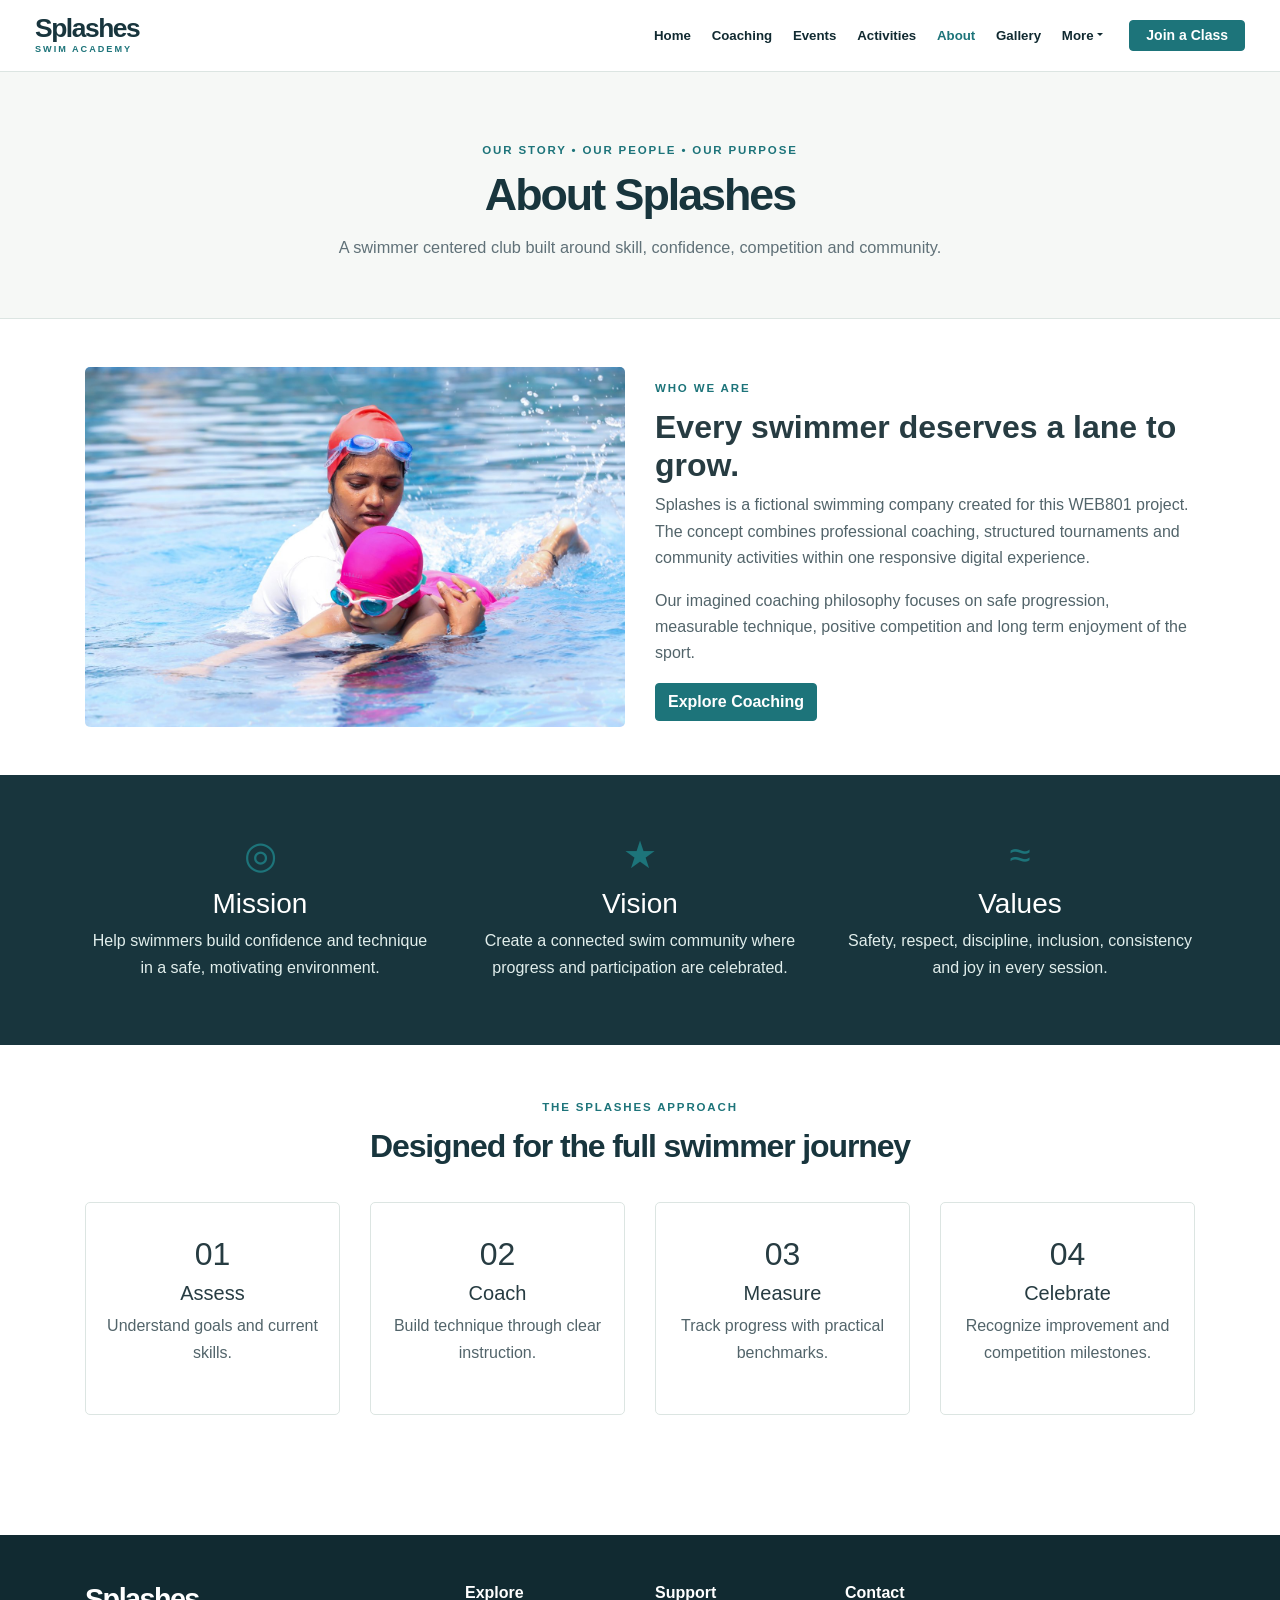
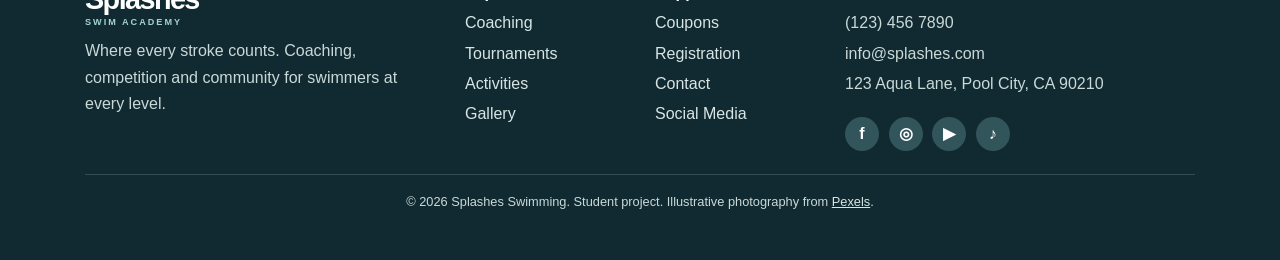
==== commit daf5d305: "Refine Splashes visual design and photography" ====
--- a/about.html
+++ b/about.html
@@ -42,13 +42,7 @@
 
         <div class="container">
 
-            <a class="navbar-brand"
-               href="index.html">
-
-                <img src="images/splashes-logo.png"
-                     alt="Splashes Swimming logo">
-
-            </a>
+            <a class="navbar-brand brand-wordmark" href="index.html" aria-label="Splashes Academy home">Splashes<span>SWIM ACADEMY</span></a>
 
 
             <button class="navbar-toggler"
@@ -68,81 +62,21 @@
                  id="mainNav">
 
                 <ul class="navbar-nav ml-auto align-items-lg-center">
-
-                    <li class="nav-item">
-                        <a class="nav-link"
-                           href="index.html">
-                            Home
-                        </a>
+                    <li class="nav-item"><a class="nav-link" href="index.html">Home</a></li>
+                    <li class="nav-item"><a class="nav-link" href="coaching.html">Coaching</a></li>
+                    <li class="nav-item"><a class="nav-link" href="tournaments.html">Events</a></li>
+                    <li class="nav-item"><a class="nav-link" href="activities.html">Activities</a></li>
+                    <li class="nav-item"><a class="nav-link" href="about.html">About</a></li>
+                    <li class="nav-item"><a class="nav-link" href="gallery.html">Gallery</a></li>
+                    <li class="nav-item dropdown">
+                        <a class="nav-link dropdown-toggle" href="#" id="exploreMenu" role="button" data-toggle="dropdown" aria-haspopup="true" aria-expanded="false">More</a>
+                        <div class="dropdown-menu dropdown-menu-right" aria-labelledby="exploreMenu">
+                            <a class="dropdown-item" href="coupons.html">Coupons</a>
+                            <a class="dropdown-item" href="social.html">Social</a>
+                            <a class="dropdown-item" href="contact.html">Contact</a>
+                        </div>
                     </li>
-
-                    <li class="nav-item">
-                        <a class="nav-link"
-                           href="about.html">
-                            About
-                        </a>
-                    </li>
-
-                    <li class="nav-item">
-                        <a class="nav-link"
-                           href="coaching.html">
-                            Coaching
-                        </a>
-                    </li>
-
-                    <li class="nav-item">
-                        <a class="nav-link"
-                           href="tournaments.html">
-                            Tournaments
-                        </a>
-                    </li>
-
-                    <li class="nav-item">
-                        <a class="nav-link"
-                           href="activities.html">
-                            Activities
-                        </a>
-                    </li>
-
-                    <li class="nav-item">
-                        <a class="nav-link"
-                           href="gallery.html">
-                            Gallery
-                        </a>
-                    </li>
-
-                    <li class="nav-item">
-                        <a class="nav-link"
-                           href="coupons.html">
-                            Coupons
-                        </a>
-                    </li>
-
-                    <li class="nav-item">
-                        <a class="nav-link"
-                           href="social.html">
-                            Social
-                        </a>
-                    </li>
-
-                    <li class="nav-item">
-                        <a class="nav-link"
-                           href="contact.html">
-                            Contact
-                        </a>
-                    </li>
-
-                    <li class="nav-item ml-lg-2">
-
-                        <a class="btn btn-aqua btn-sm px-3"
-                           href="register.html">
-
-                            Join Now
-
-                        </a>
-
-                    </li>
-
+                    <li class="nav-item ml-lg-3"><a class="btn btn-aqua btn-sm px-3" href="register.html">Join a Class</a></li>
                 </ul>
 
             </div>
@@ -189,9 +123,9 @@
 
             <div class="col-lg-6">
 
-                <img src="images/team-smiles.jpg"
+                <img src="images/photography/31522680.jpg"
                      class="img-fluid rounded-xl shadow"
-                     alt="Splashes swim team smiling together">
+                     alt="An instructor helps a child learn to swim">
 
             </div>
 
@@ -448,7 +382,7 @@
 
     <footer class="site-footer mt-5">
 
-        <div class="wave-top"></div>
+
 
 
         <div class="container py-5">
@@ -458,9 +392,7 @@
 
                 <div class="col-md-4 mb-4">
 
-                    <img class="footer-logo"
-                         src="images/splashes-logo.png"
-                         alt="Splashes">
+                    <a class="footer-wordmark" href="index.html">Splashes<span>SWIM ACADEMY</span></a>
 
                     <p class="mt-2">
                         Where every stroke counts.
@@ -577,7 +509,7 @@
 
 
             <p class="small mb-0 text-center">
-                © 2026 Splashes Swimming. Student Project.
+                © 2026 Splashes Swimming. Student project. Illustrative photography from <a class="photo-credit" href="https://www.pexels.com/">Pexels</a>.
             </p>
 
         </div>
@@ -615,4 +547,4 @@
 
 </body>
 
-</html>+</html>
--- a/css/styles.css
+++ b/css/styles.css
@@ -9,7 +9,6 @@
     --white: #ffffff;
     --text: #17324b;
 }
-
 
 /* =========================
    BASIC PAGE SETTINGS
@@ -1151,4 +1150,132 @@
         width: 150px;
     }
 
-}+}
+
+/* 2026 editorial refresh: restrained color, real photography, clear hierarchy. */
+:root {
+    --navy: #18353d;
+    --deep: #112a31;
+    --aqua: #1d747a;
+    --teal: #1d747a;
+    --mint: #edf4f2;
+    --ice: #f6f8f6;
+    --line: #dce5e2;
+    --text: #273c42;
+}
+
+body { font-family: "Avenir Next", "Segoe UI", Arial, sans-serif; line-height: 1.65; }
+body p { color: #52646a; }
+a { transition: color .2s ease, background-color .2s ease; }
+a:focus-visible, button:focus-visible { outline: 2px solid var(--aqua); outline-offset: 3px; }
+
+.navbar { min-height: 72px; border-bottom: 1px solid var(--line); box-shadow: none !important; }
+.navbar .container { max-width: 1240px; }
+.brand-wordmark, .footer-wordmark {
+    display: inline-flex; flex-direction: column; width: auto; margin: 0;
+    color: var(--navy) !important; font-size: 1.65rem; font-weight: 750;
+    letter-spacing: -.055em; line-height: .85; text-decoration: none !important;
+}
+.brand-wordmark span, .footer-wordmark span {
+    margin-top: .45rem; color: var(--aqua); font-size: .57rem;
+    font-weight: 700; letter-spacing: .22em;
+}
+.navbar .nav-link { margin: 0 .15rem; font-size: .83rem; font-weight: 600; text-transform: none; }
+.navbar .nav-link:hover, .navbar .nav-link.active { color: var(--aqua) !important; }
+.dropdown-menu { border: 1px solid var(--line); border-radius: 4px; box-shadow: 0 12px 28px rgba(17,42,49,.08); }
+.dropdown-item { padding: .55rem 1.1rem; color: var(--navy); }
+.dropdown-item:hover { background: var(--ice); color: var(--aqua); }
+
+.btn { border-radius: 4px; font-weight: 650; box-shadow: none !important; }
+.btn-aqua { background: var(--aqua); border: 1px solid var(--aqua); }
+.btn-aqua:hover { background: var(--deep); border-color: var(--deep); transform: none; }
+.btn-outline-navy { border: 1px solid var(--navy); }
+.btn-outline-navy:hover { background: var(--navy); }
+
+.hero-home {
+    min-height: 540px;
+    background: linear-gradient(90deg, #f6f8f6 0%, #f6f8f6 32%, rgba(246,248,246,.94) 44%, rgba(246,248,246,.08) 68%),
+      url("../images/photography/32928609.jpg") center 47% / cover no-repeat;
+}
+.hero-home::after, .page-hero::after, .wave-top { display: none; }
+.hero-home .min-vh-70 { min-height: 540px; }
+.hero-copy { padding-top: 3rem; padding-bottom: 3rem; }
+.eyebrow { color: var(--aqua); font-size: .72rem; letter-spacing: .16em; font-weight: 700; }
+.hero-copy h1, .page-hero h1 {
+    color: var(--navy); font-size: clamp(2.6rem, 4.3vw, 4.35rem);
+    line-height: 1.08; letter-spacing: -.045em; font-weight: 700; text-transform: none;
+}
+.hero-copy h1 span { color: var(--navy); }
+.hero-copy .lead { max-width: 490px; color: #455a60; font-size: 1.08rem; }
+.page-hero { padding: 4rem 0 3.6rem; background: var(--ice); border-bottom: 1px solid var(--line); }
+.page-hero h1 { font-size: clamp(2.3rem, 3.5vw, 3.5rem); }
+.page-hero p { color: #607178; font-size: 1.02rem; }
+
+.feature-strip { padding: 2.1rem 0 1.5rem; background: #fff; border-bottom: 1px solid var(--line); }
+.feature-icon, .big-icon { color: var(--aqua); }
+.feature-strip h6 { color: var(--navy); font-weight: 700; text-transform: none; }
+.section-heading { max-width: 670px; margin-bottom: 2.3rem; }
+.section-heading h2 { color: var(--navy); font-size: clamp(1.8rem, 2.5vw, 2.5rem); font-weight: 700; letter-spacing: -.035em; }
+
+.image-card, .program-card, .event-card, .activity-card, .post-card,
+.schedule-box, .form-card, .contact-panel, .social-card, .ajax-event-card, .vue-tip-card {
+    border: 1px solid var(--line); border-radius: 5px; box-shadow: none; background: #fff;
+}
+.image-card:hover, .program-card:hover, .event-card:hover, .activity-card:hover, .post-card:hover {
+    transform: none; box-shadow: 0 10px 26px rgba(17,42,49,.07);
+}
+.image-card img, .program-card img, .event-card img, .activity-card img, .post-card img {
+    height: 235px; object-fit: cover;
+}
+.image-card > div { padding: 1.3rem 1.4rem 1.45rem; }
+.image-card h4 { font-size: 1.08rem; font-weight: 700; text-transform: none; }
+.image-card p { margin-top: .28rem; font-size: .93rem; }
+.rounded-xl { border-radius: 5px; }
+.shadow { box-shadow: none !important; }
+.pill { background: var(--mint); border-radius: 3px; font-weight: 650; }
+.program-card h3, .event-card h3 { font-weight: 700; }
+
+.coupon-banner { padding: 2.4rem 0; background: var(--navy); }
+.coupon-banner h3 { font-weight: 700; }
+.coupon-banner p, .navy-band p { color: #e1eeec; }
+.coupon-badge { border-radius: 3px; color: var(--navy); font-weight: 700; }
+.coupon-card { border: 1px solid var(--line); border-radius: 5px; background: var(--ice); }
+.coupon-value { font-weight: 700; }
+.navy-band { background: var(--navy); }
+.progress { height: 20px; border-radius: 3px; background: var(--mint); }
+.progress-bar { background: var(--aqua); }
+
+.gallery-grid { gap: 12px; }
+.gallery-item { border-radius: 4px; }
+.gallery-item img { height: 230px; }
+.gallery-item:nth-child(1) img, .gallery-item:nth-child(7) img { height: 472px; }
+.gallery-item:hover img { transform: scale(1.025); filter: none; }
+.social-circle { background: var(--mint); color: var(--navy); }
+.fake-map { border: 1px solid var(--line); border-radius: 4px; background: var(--ice); }
+.form-control { border-color: var(--line); border-radius: 4px; }
+.vue-tip-card { background: var(--ice); }
+.ui-accordion { border-radius: 4px; }
+.ui-accordion .ui-accordion-header { background: var(--navy); }
+.ui-accordion .ui-accordion-header.ui-state-active { background: var(--aqua); }
+
+.site-footer { background: var(--deep); }
+.site-footer p { color: #c9d9d8; }
+.footer-wordmark { color: #fff !important; font-size: 1.8rem; }
+.footer-wordmark span { color: #a4d3cf; }
+.site-footer h6 { font-weight: 700; text-transform: none; }
+.site-footer a { color: #d7e5e4; }
+.site-footer .footer-wordmark { display: inline-flex; }
+.site-footer .photo-credit { display: inline; text-decoration: underline; }
+.social-dots a { background: #32545b; }
+
+@media (max-width: 991.98px) {
+    .hero-home { background: linear-gradient(90deg, rgba(246,248,246,.96), rgba(246,248,246,.80)), url("../images/photography/32928609.jpg") center / cover no-repeat; }
+    .navbar-collapse { padding: .8rem 0 1rem; }
+}
+@media (max-width: 575.98px) {
+    .hero-home, .hero-home .min-vh-70 { min-height: 500px; }
+    .hero-copy { text-align: left; }
+    .hero-copy h1, .page-hero h1 { font-size: 2.5rem; }
+    .page-hero { padding: 3rem 0; }
+    .gallery-item img, .gallery-item:nth-child(1) img, .gallery-item:nth-child(7) img { height: 240px; }
+}
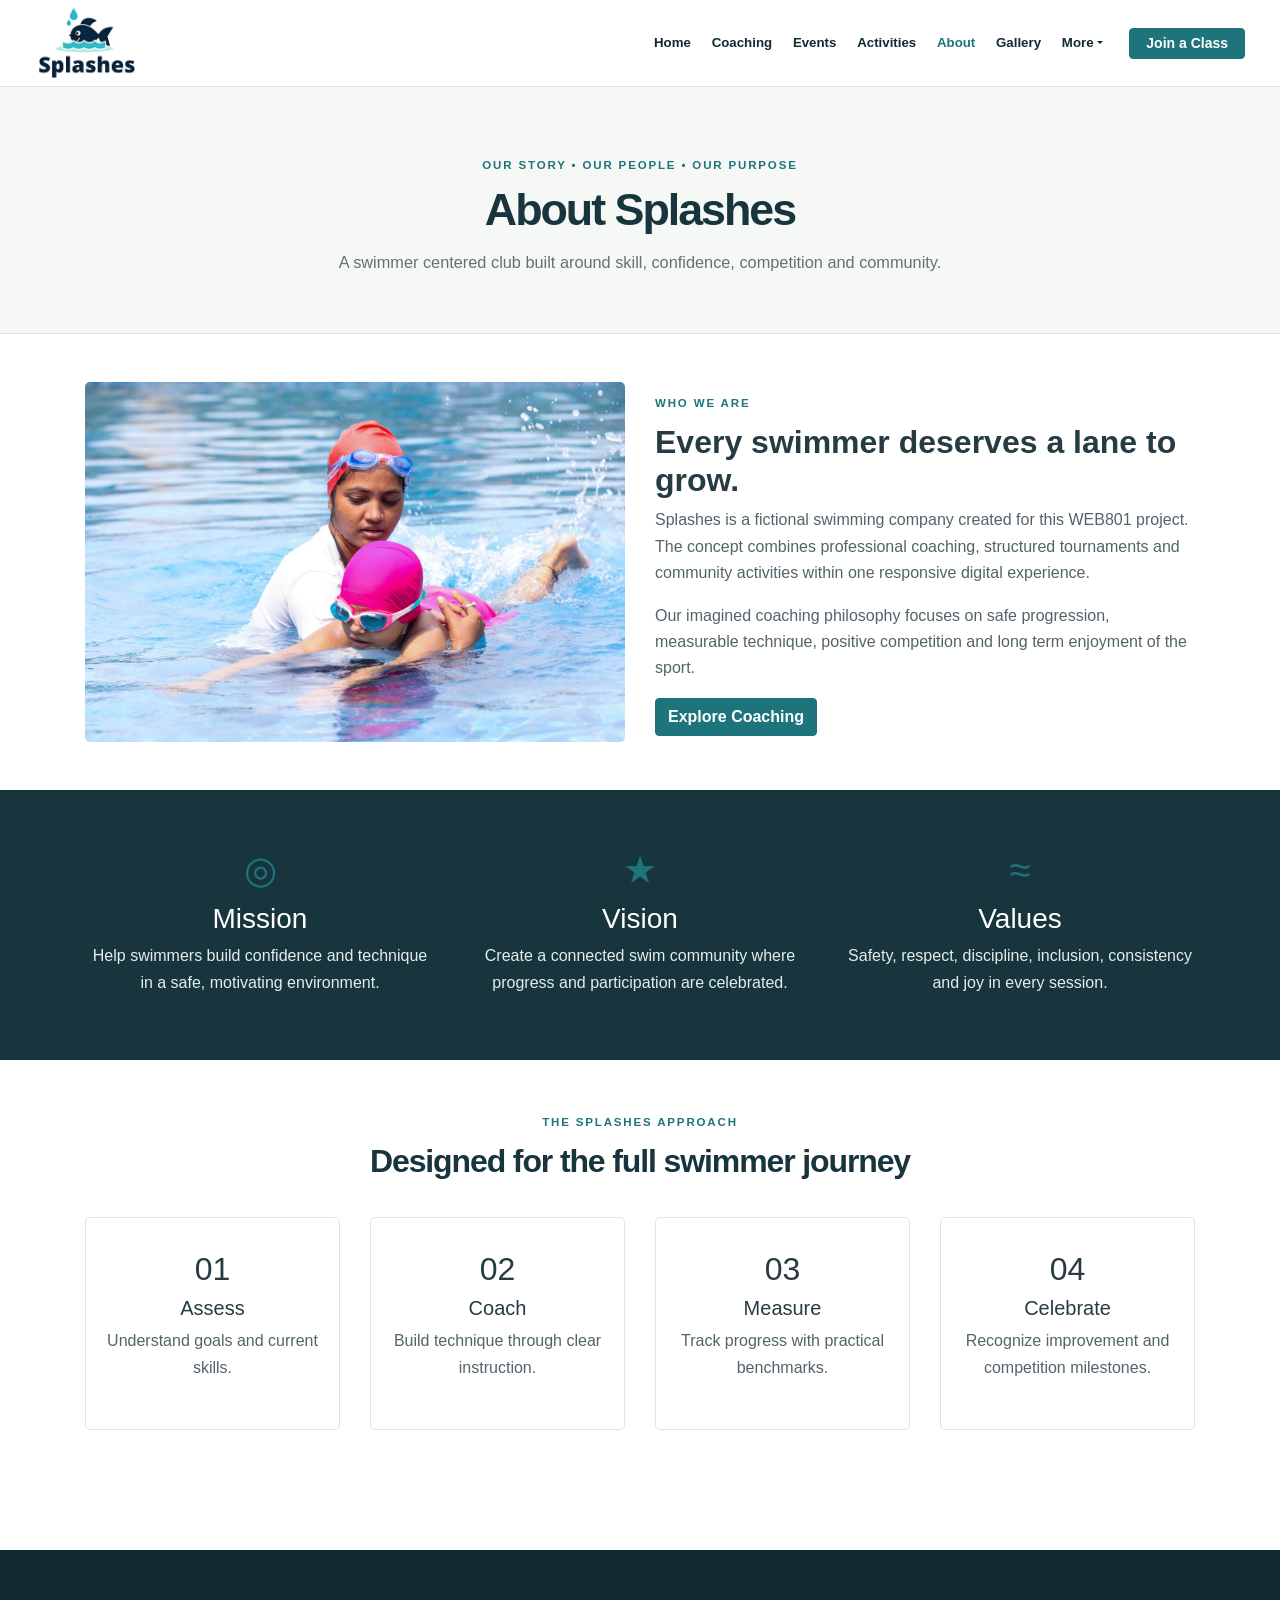
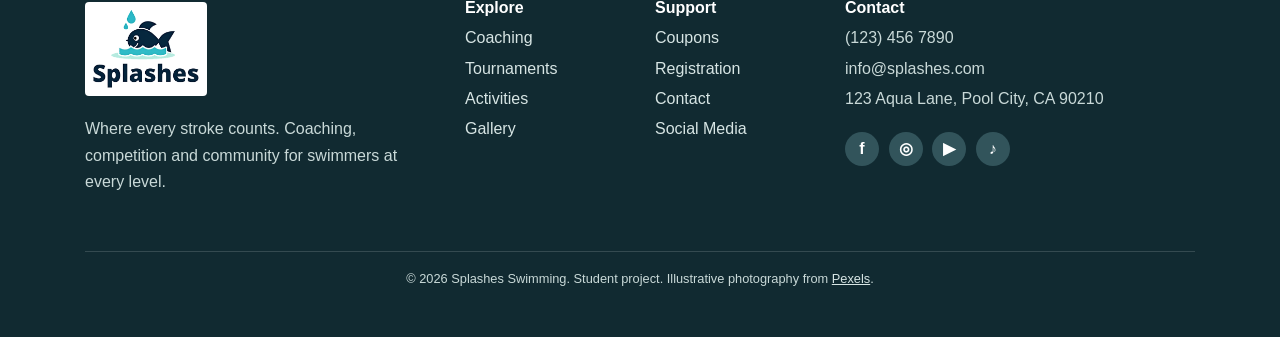
==== commit 3ae7bd58: "Restore original Splashes shark logo" ====
--- a/about.html
+++ b/about.html
@@ -42,7 +42,7 @@
 
         <div class="container">
 
-            <a class="navbar-brand brand-wordmark" href="index.html" aria-label="Splashes Academy home">Splashes<span>SWIM ACADEMY</span></a>
+            <a class="navbar-brand" href="index.html" aria-label="Splashes Academy home"><img class="brand-logo" src="images/splashes-logo.png" alt="Splashes shark logo"></a>
 
 
             <button class="navbar-toggler"
@@ -392,7 +392,7 @@
 
                 <div class="col-md-4 mb-4">
 
-                    <a class="footer-wordmark" href="index.html">Splashes<span>SWIM ACADEMY</span></a>
+                    <a class="footer-brand" href="index.html" aria-label="Splashes Academy home"><img class="footer-logo" src="images/splashes-logo.png" alt="Splashes shark logo"></a>
 
                     <p class="mt-2">
                         Where every stroke counts.
--- a/css/styles.css
+++ b/css/styles.css
@@ -1171,14 +1171,9 @@
 
 .navbar { min-height: 72px; border-bottom: 1px solid var(--line); box-shadow: none !important; }
 .navbar .container { max-width: 1240px; }
-.brand-wordmark, .footer-wordmark {
-    display: inline-flex; flex-direction: column; width: auto; margin: 0;
-    color: var(--navy) !important; font-size: 1.65rem; font-weight: 750;
-    letter-spacing: -.055em; line-height: .85; text-decoration: none !important;
-}
-.brand-wordmark span, .footer-wordmark span {
-    margin-top: .45rem; color: var(--aqua); font-size: .57rem;
-    font-weight: 700; letter-spacing: .22em;
+.navbar .brand-logo {
+    display: block; width: 104px !important; max-width: 104px !important;
+    height: 70px !important; object-fit: contain;
 }
 .navbar .nav-link { margin: 0 .15rem; font-size: .83rem; font-weight: 600; text-transform: none; }
 .navbar .nav-link:hover, .navbar .nav-link.active { color: var(--aqua) !important; }
@@ -1260,11 +1255,10 @@
 
 .site-footer { background: var(--deep); }
 .site-footer p { color: #c9d9d8; }
-.footer-wordmark { color: #fff !important; font-size: 1.8rem; }
-.footer-wordmark span { color: #a4d3cf; }
+.site-footer .footer-brand { display: inline-block; width: 122px; padding: 8px; background: #fff; border-radius: 4px; }
+.site-footer .footer-logo { display: block; width: 100%; max-width: 100%; padding: 0; background: none; border-radius: 0; }
 .site-footer h6 { font-weight: 700; text-transform: none; }
 .site-footer a { color: #d7e5e4; }
-.site-footer .footer-wordmark { display: inline-flex; }
 .site-footer .photo-credit { display: inline; text-decoration: underline; }
 .social-dots a { background: #32545b; }
 
